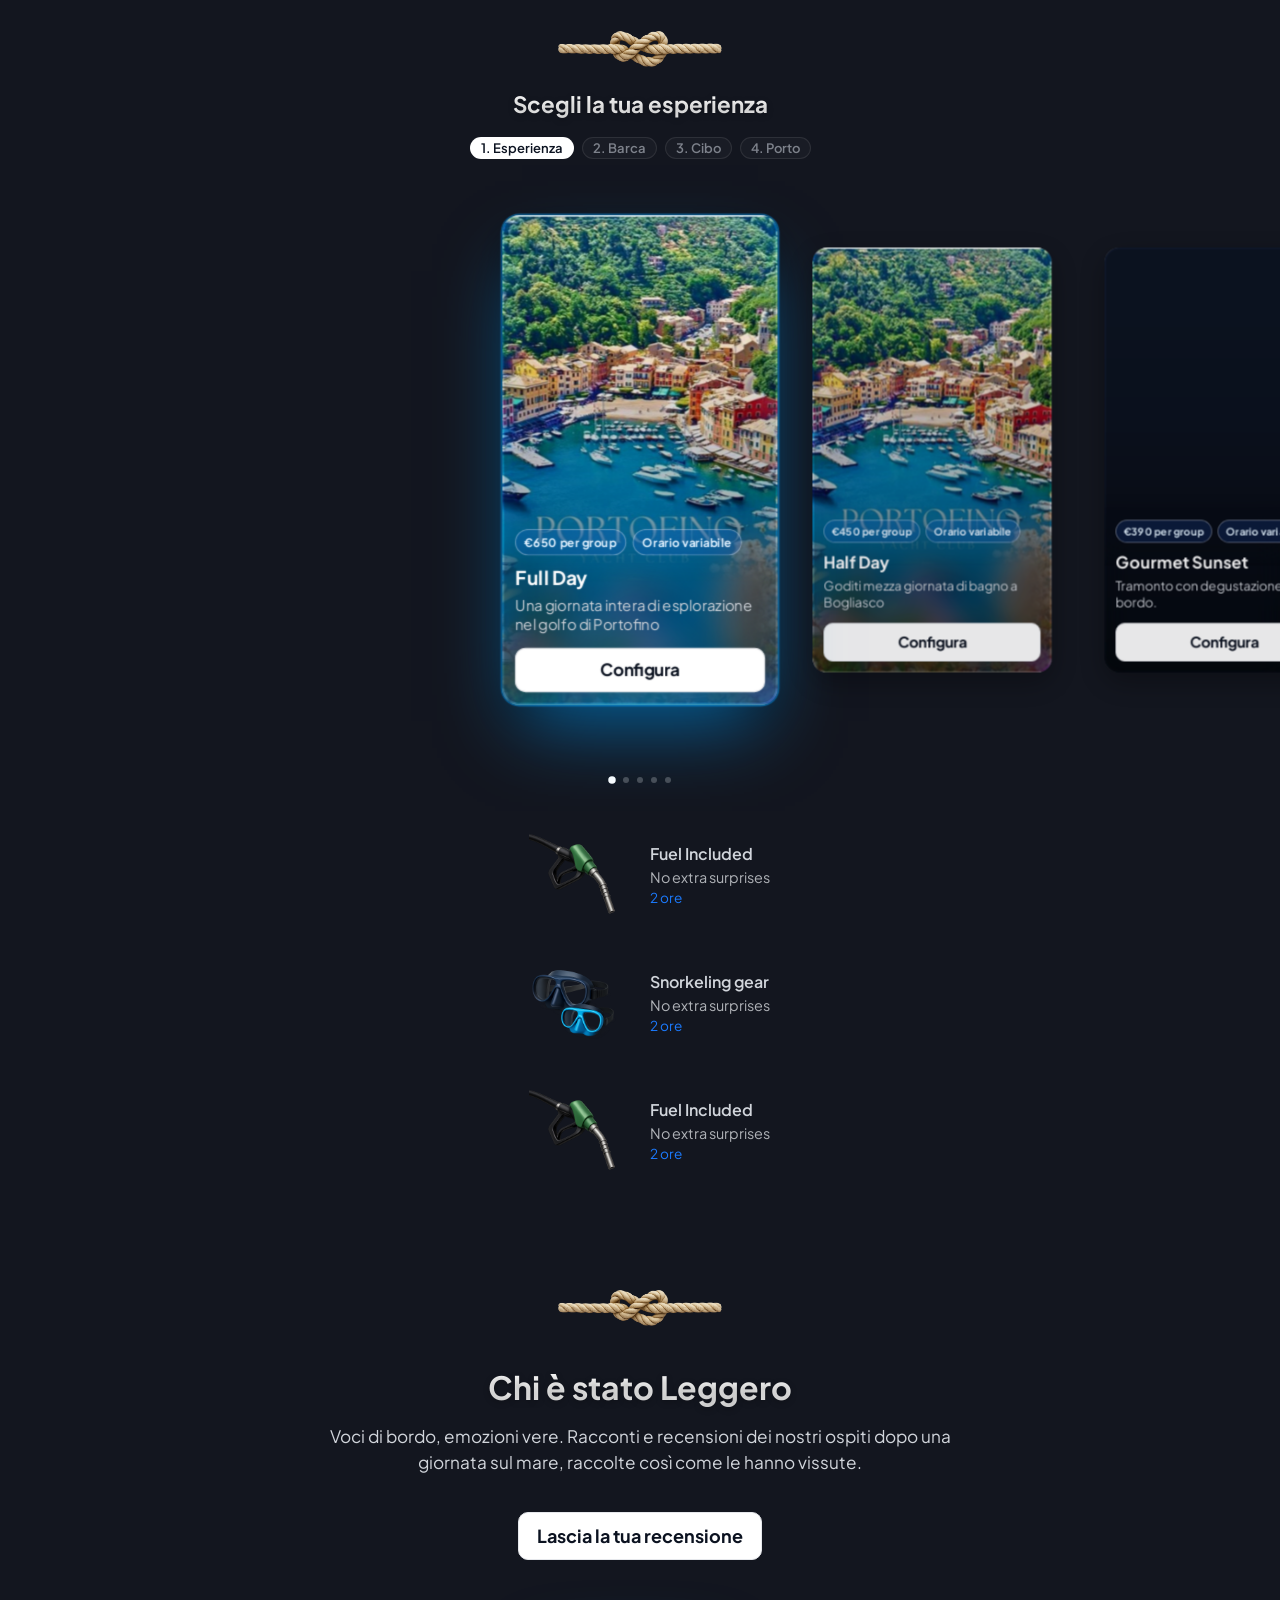
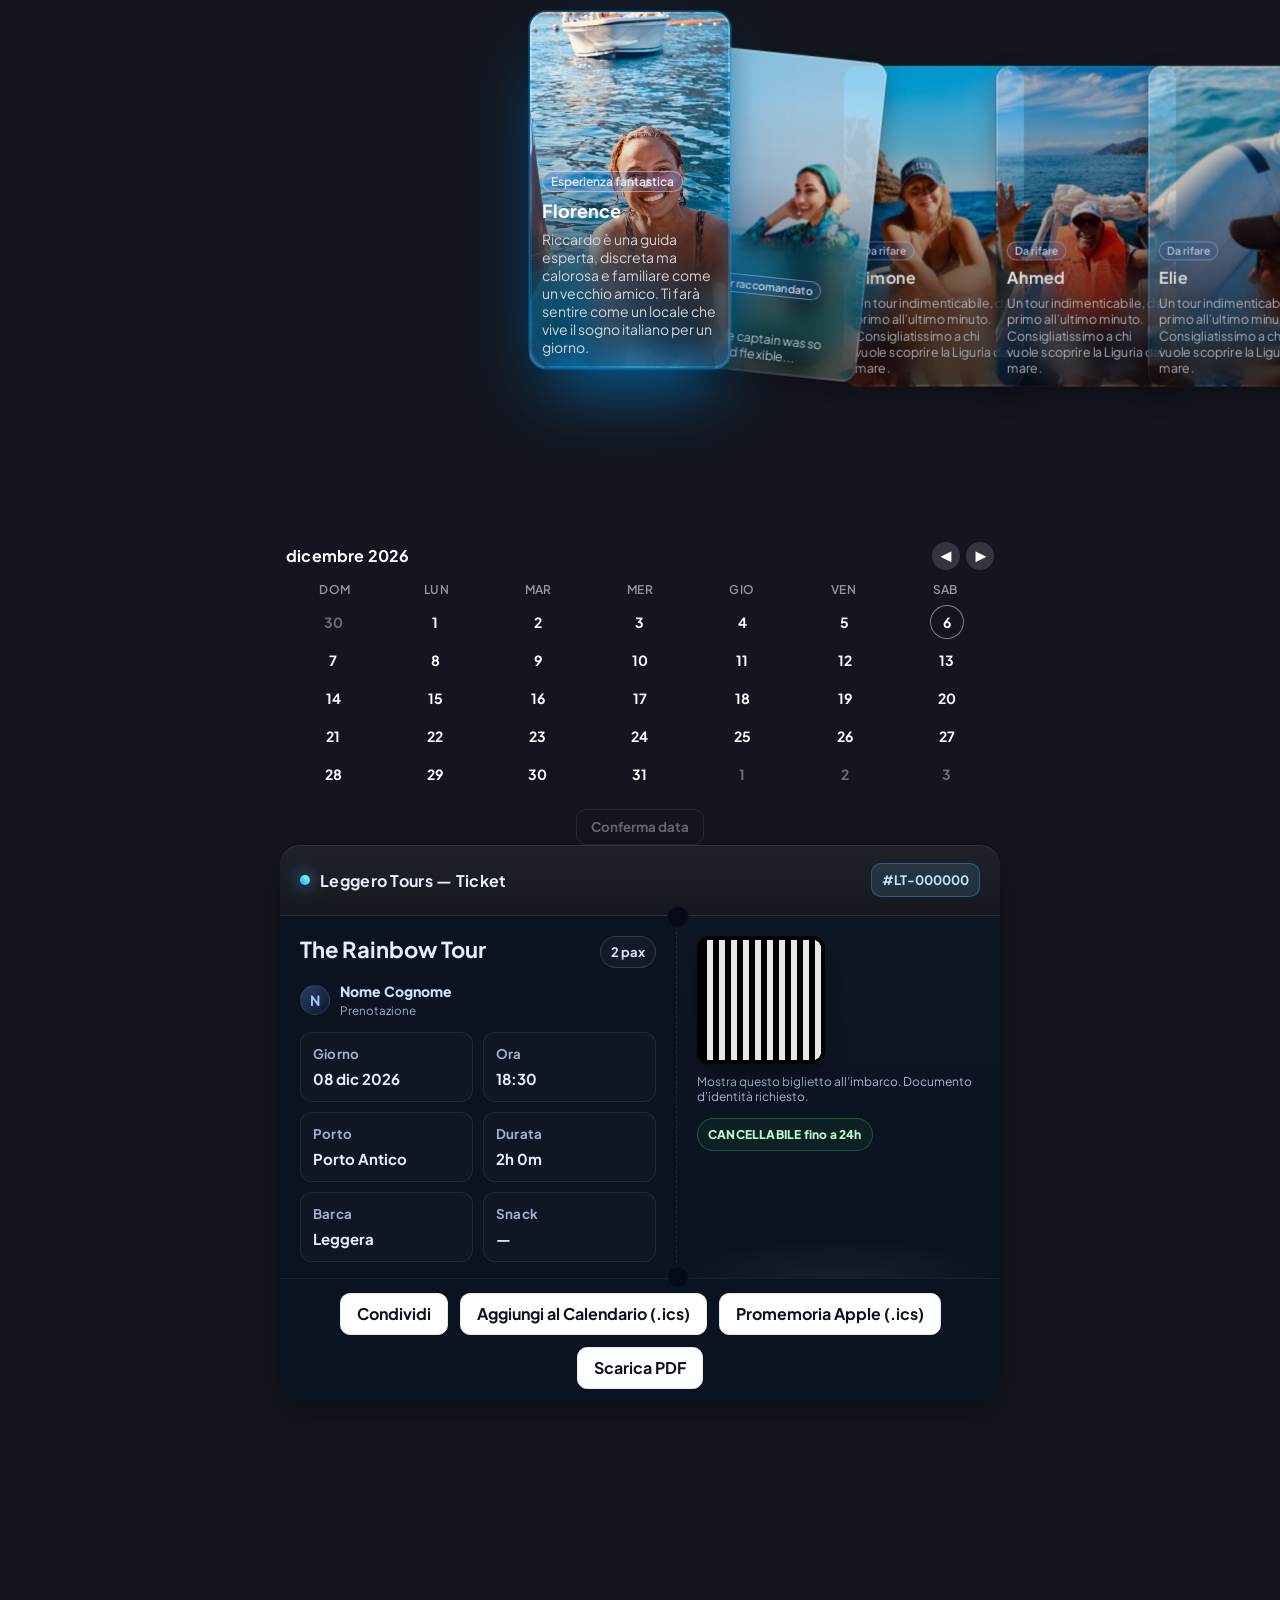
==== index.html @ 067a9ce1 "Refinements" ====
<!DOCTYPE html>
<html lang="it">
<head>
  <meta charset="UTF-8" />
  <meta name="viewport" content="width=device-width, initial-scale=1.0"/>
  <link rel="icon" href="./favicon.ico" type="image/x-icon">
  <link rel="apple-touch-icon" href="./apple-touch-icon.png">


  <title>Leggero Tours — Progress Form</title>

  <!-- Fonts -->
  <link href="https://fonts.googleapis.com/css2?family=Petrona:wght@400;700&family=Plus+Jakarta+Sans:wght@400;700&display=swap" rel="stylesheet">

  <!-- Tokens e CSS pagina -->
  <link rel="stylesheet" href="./system/atoms/tokens.css">
  <link rel="stylesheet" href="./index.css">

  <!-- Componenti (ordine: dipendenze -> chi li usa) -->
  <script src="./system/blocks/ds-button.js" defer></script>
  <script src="./system/blocks/story-badge.js" defer></script>
  <script src="./system/blocks/experience-card.js" defer></script>
  <script src="./system/blocks/experiences-gallery.js" defer></script>
  <script src="./system/blocks/review-card.js" defer></script>
  <script src="./system/blocks/reviews-gallery.js" defer></script>
  <script src="./system/blocks/booking-ticket.js" defer></script>
  <script src="./system/blocks/booking-calendar.js" defer></script>
  <script src="./system/blocks/my-list.js" defer></script>
</head>
<body>





  <!-- La gallery -->
<img src="assets/images/knot.png" alt="" style="scale: .13; margin-top: -12rem; margin-bottom: -8rem;">
<experiences-gallery></experiences-gallery>

<!-- Perks List -->
<my-list>
  <img slot="image" src="./assets/images/fuel.png" alt="Bussola">
  <h3 slot="title" class="title">Fuel Included</h3>
  <p slot="description" class="desc">No extra surprises</p>
  <span slot="tag" class="tag">2 ore</span>
  <!-- azioni opzionali -->
  <!-- <ds-button slot="action" variant="overlay" size="sm"><span slot="text">Dettagli</span></ds-button> -->
</my-list>
<my-list>
  <img slot="image" src="./assets/images/mask.png" alt="Bussola">
  <h3 slot="title" class="title">Snorkeling gear</h3>
  <p slot="description" class="desc">No extra surprises</p>
  <span slot="tag" class="tag">2 ore</span>
  <!-- azioni opzionali -->
  <!-- <ds-button slot="action" variant="overlay" size="sm"><span slot="text">Dettagli</span></ds-button> -->
</my-list>
<my-list>
  <img slot="image" src="./assets/images/fuel.png" alt="Bussola">
  <h3 slot="title" class="title">Fuel Included</h3>
  <p slot="description" class="desc">No extra surprises</p>
  <span slot="tag" class="tag">2 ore</span>
  <!-- azioni opzionali -->
  <!-- <ds-button slot="action" variant="overlay" size="sm"><span slot="text">Dettagli</span></ds-button> -->
</my-list>

<!-- REVIEWS -->
<img src="assets/images/knot.png" alt="" style="scale: .13; margin-top: -3rem; margin-bottom: -8rem;">
<section class="reviews-section">
  <div class="background">
    <div class="container">
      <header class="reviews-header">
        <h2 class="reviews-title">Chi è stato Leggero</h2>
        <p class="reviews-subtitle">
          Voci di bordo, emozioni vere. Racconti e recensioni dei nostri ospiti
          dopo una giornata sul mare, raccolte così come le hanno vissute.
        </p>
      </header>
    </div>
  </div>
    <ds-button class="reviews-cta" variant="with-icon-light" size="lg" full>
    <span slot="text">Lascia la tua recensione</span>
  </ds-button>
</section>




<reviews-gallery></reviews-gallery>
<booking-calendar></booking-calendar>
<booking-ticket></booking-ticket>

  <!-- ===================== PROGRESS FORM (unico) ===================== -->
  <!-- <progress-form id="booking">




      <experience-card
        id="exp-1"
        price="€570 per group"
        image="./assets/images/boccadasse.jpg"
        title="The Rainbow Tour"
        description="Esplora luoghi selvaggi e baie segrete, da Punta Chiappa a Portofino."
        tag="Tutto il giorno"
        cta="Configura"
        badge-image="./assets/thumbs/portofino.jpg">
        <ds-button slot="cta" value="rainbow" variant="with-icon-light" size="md" full>
          <span slot="text">Configura</span>
        </ds-button>
        <story-badge src="./assets/icons/map.svg" label="Scopri programma" size="56" duration="1600">
          <img slot="1" src="./assets/images/faro.jpg" data-ms="3200">
          <video slot="2" src="./assets/videos/amerigo.mp4"></video>
          <video slot="2" src="./assets/videos/gourmet.mp4"></video>
          <img slot="3" src="./assets/images/me.jpg">
        </story-badge>
      </experience-card>

      <experience-card
        id="exp-2"
        price="€570 per group"
        image="./assets/images/portofino.jpg"
        title="The Rainbow Tour"
        description="Esplora luoghi selvaggi e baie segrete, da Punta Chiappa a Portofino."
        tag="Tutto il giorno"
        cta="Configura"
        badge-image="./assets/thumbs/portofino.jpg"
        badge-label="Programma e rotte"
        badge-desc="Baia segreta + aperitivo">
        <ds-button slot="cta" value="rainbow-2" variant="with-icon-light" size="md" full>
          <span slot="text">Configura</span>
        </ds-button>
        <story-badge src="./assets/images/camogli.jpg" label="Tappe" size="56" duration="2600"></story-badge>
      </experience-card>

      <experience-card
        id="exp-3"
        price="€390 per group"
        image="./assets/images/genovese.jpg"
        title="Gourmet Sunset Cruise"
        description="Un'esperienza al tramonto con degustazione di piatti tipici."
        tag="Al tramonto"
        cta="Configura">
        <ds-button slot="cta" value="gourmet" variant="with-icon-light" size="md" full>
          <span slot="text">Configura</span>
        </ds-button>
        <story-badge src="./assets/images/camogli.jpg" label="Tappe" size="56" duration="2600"></story-badge>
      </experience-card>

      <experience-card
        id="exp-4"
        price="€250 per group"
        image="./assets/images/dolphin.jpg"
        title="Dolphin Watching"
        description="Avvistamento dei delfini nel loro habitat naturale."
        tag="Mezza giornata"
        cta="Configura">
        <ds-button slot="cta" value="dolphin" variant="with-icon-light" size="md" full>
          <span slot="text">Configura</span>
        </ds-button>
        <story-badge src="./assets/images/camogli.jpg" label="Tappe" size="56" duration="2600"></story-badge>
      </experience-card>

      <experience-card
        id="exp-5"
        price="€1200 per group"
        image="./assets/images/special.jpg"
        title="Stella Maris"
        description="Camogli e San Fruttuoso con aperitivo a bordo."
        tag="Al tramonto"
        cta="Configura">
        <ds-button slot="cta" value="stella-maris" variant="with-icon-light" size="md" full>
          <span slot="text">Configura</span>
        </ds-button>
        <story-badge src="./assets/images/camogli.jpg" label="Tappe" size="56" duration="2600"></story-badge>
      </experience-card>

      <experience-card
        id="exp-6"
        price="€1200 per group"
        image="./assets/images/fireworks.jpg"
        title="Recco Fireworks"
        description="Sentieri panoramici con viste mozzafiato."
        tag="Mezza giornata"
        cta="Scopri">
        <ds-button slot="cta" value="fireworks" variant="with-icon-light" size="md" full>
          <span slot="text">Configura</span>
        </ds-button>
        <story-badge src="./assets/images/camogli.jpg" label="Tappe" size="56" duration="2600"></story-badge>
      </experience-card>


      <boat-card image="./assets/images/leggera.jpg" title="Leggera" description="Sportiva, pronta a solcare la cresta dell'onda." tag="Mezza giornata"></boat-card>
        <ds-button slot="cta" value="solaris" variant="with-icon-light" size="md" full><span slot="text">Seleziona</span></ds-button>
      </boat-card>

      <boat-card image="./assets/images/barca2.jpg" title="Solaris" description="Sentieri panoramici con viste mozzafiato." tag="Mezza giornata">
        <ds-button slot="cta" value="solaris" variant="with-icon-light" size="md" full><span slot="text">Seleziona</span></ds-button>
      </boat-card>

      <boat-card image="./assets/images/barca3.jpg" title="Anita" description="Sentieri panoramici con viste mozzafiato." tag="Mezza giornata">
        <ds-button slot="cta" value="anita" variant="with-icon-light" size="md" full><span slot="text">Seleziona</span></ds-button>
      </boat-card>

      <boat-card image="./assets/images/barca4.jpg" title="Jibjama" description="Sentieri panoramici con viste mozzafiato." tag="Mezza giornata">
        <ds-button slot="cta" value="jibjama" variant="with-icon-light" size="md" full><span slot="text">Seleziona</span></ds-button>
      </boat-card>

      <boat-card image="./assets/images/barca5.jpg" title="Julia" description="Sentieri panoramici con viste mozzafiato." tag="Mezza giornata">
        <ds-button slot="cta" value="julia" variant="with-icon-light" size="md" full><span slot="text">Seleziona</span></ds-button>
      </boat-card>


      <food-card image="./assets/images/melone.jpg" title="Prosciutto e melone" description="Pane tostato con pomodori freschi, aglio, basilico e olio d'oliva." cta="Ordina Ora" tag="Free of charge" diet="haram">
        <ds-button slot="cta" value="prosciutto-melone" variant="with-icon-light" size="md" full><span slot="text">Seleziona</span></ds-button>
      </food-card>

      <food-card image="./assets/images/anguria.jpg" title="Insalata di anguria e cipolle" description="Pane tostato con pomodori freschi, aglio, basilico e olio d'oliva." cta="Ordina Ora" tag="Free of charge" diet="halal">
        <ds-button slot="cta" value="insalata-anguria" variant="with-icon-light" size="md" full><span slot="text">Seleziona</span></ds-button>
      </food-card>

      <food-card image="./assets/images/couscous.jpg" title="Cous cous di verdure" description="Pane tostato con pomodori freschi, aglio, basilico e olio d'oliva.🌾 = contiene glutine" cta="Ordina Ora" tag="Free of charge" diet="halal">
        <ds-button slot="cta" value="couscous-verdure" variant="with-icon-light" size="md" full><span slot="text">Seleziona</span></ds-button>
      </food-card>

      <food-card image="./assets/images/limonementa.jpg" title="Freschezza al limone e menta" description="Pane tostato con pomodori freschi, aglio, basilico e olio d'oliva." cta="Ordina Ora" tag="Free of charge">
        <ds-button slot="cta" value="limone-menta" variant="with-icon-light" size="md" full><span slot="text">Seleziona</span></ds-button>
      </food-card>



      <food-card image="./assets/images/pastel.jpg" title="Pastel de nata" description="Pane tostato con pomodori freschi, aglio, basilico e olio d'oliva." cta="Ordina Ora" tag="Free of charge" diet="haram">
        <ds-button slot="cta" value="pastel-nata" variant="with-icon-light" size="md" full><span slot="text">Seleziona</span></ds-button>
      </food-card>

      <food-card image="./assets/images/cornetto.jpg" title="Cornetto" description="Pane tostato con pomodori freschi, aglio, basilico e olio d'oliva." cta="Ordina Ora" tag="Free of charge" diet="halal">
        <ds-button slot="cta" value="cornetto" variant="with-icon-light" size="md" full><span slot="text">Seleziona</span></ds-button>
      </food-card>

      <food-card image="./assets/images/focaccia.jpg" title="Focaccia" description="Pane tostato con pomodori freschi, aglio, basilico e olio d'oliva.🌾 = contiene glutine" cta="Ordina Ora" tag="Free of charge" diet="halal">
        <ds-button slot="cta" value="focaccia" variant="with-icon-light" size="md" full><span slot="text">Seleziona</span></ds-button>
      </food-card>


      <review-card
        image="./assets/images/florence.jpg"
        title="Florence"
        description="Riccardo è una guida esperta, discreta ma calorosa e familiare come un vecchio amico. Ti farà sentire come un locale che vive il sogno italiano per un giorno."
        cta="Ordina Ora"
        tag="Free of charge">
      </review-card>

      <review-card
        image="./assets/images/lana.jpg"
        title="Lana"
        description="And the captain was so nice and flexible with everything
And the boat was very safe, he had all of the safety equipments ready if anything happened, and he was very careful with everything it was very safe."
        cta="Ordina Ora"
        tag="Free of charge">
      </review-card>


      <port-card
        image="./assets/images/portoantico.jpg"
        title="Porto Antico"
        description="Ponte Spinola – punto di pickup per tour in barca"
        pickup-lat="44.4101"
        pickup-lng="8.9290">
        <ds-button slot="cta" value="porto-antico" variant="with-icon-light" size="md" full>
          <span slot="text">Seleziona</span>
        </ds-button>
      </port-card>

      <port-card
        image="./assets/images/moloumberto.jpg"
        title="Portofino"
        description="Molo Umberto I – punto di pickup per tour in barca"
        pickup-lat="44.302158"
        pickup-lng="9.210706">
        <ds-button slot="cta" value="portofino" variant="with-icon-light" size="md" full>
          <span slot="text">Seleziona</span>
        </ds-button>
      </port-card>

  </progress-form> -->

<script>
  document.querySelector('experiences-gallery')
  .addEventListener('form-complete', (e) => {
    console.log('Scelte finali:', e.detail);
    // e.detail = { esperienza: 'rainbow', barca: 'rib', cibo: 'crudo', porto: 'camogli' }
  });

</script>


</body>
</html>
---- system/atoms/tokens.css ----
/* system/blocks/tokens.css */
/* Design Tokens: spaziatura, tipografia, colori (contrasto AA/AAA) */
:root {
  /* Spacing scale (4px baseline) */
  --space-0: 0;
  --space-1: 4px;
  --space-2: 8px;
  --space-3: 12px;
  --space-4: 16px;
  --space-5: 20px;
  --space-6: 24px;
  --space-7: 28px;
  --space-8: 32px;
  --space-10: 40px;
  --space-12: 48px;

  /* Radius */
  --radius-sm: 8px;
  --radius-md: 10px;
  --radius-lg: 16px;
  --radius-xl: 24px;

  /* Typography */
  --font-sans: "Plus Jakarta Sans", system-ui, -apple-system, Segoe UI, Roboto, Arial, sans-serif;
  --font-serif: "Petrona", Georgia, serif;

  /* Aliases */
  --font-body: var(--font-sans);
  --font-title: var(--font-sans);

  /* Font sizes */
  --font-xs: 12px;
  --font-sm: 14px;
  --font-md: 16px;
  --font-lg: 18px;
  --font-xl: 20px;
  --font-2xl: clamp(22px, 4vw, 28px);
  --font-3xl: clamp(28px, 6vw, 36px);

  /* Font weights */
  --weight-regular: 400;
  --weight-bold: 700;
  --weight-extrabold: 800;

  /* Palette di base */
  --brand-600: #2563EB;   /* primario (blue) */
  --brand-500: #3B82F6;
  --brand-400: #60A5FA;

  --neutral-950: #0B1220; /* sfondo scuro */
  --neutral-800: #1F2937;
  --neutral-700: #334155;
  --neutral-200: #E2E8F0;
  --neutral-300: #CBD5E1; /* bordi chiari */
  --neutral-50:  #F8FAFC; /* sfondo chiaro */
  --white: #FFFFFF;
  --black: #000000;

  /* Superfici */
  --surface-base: var(--neutral-50);
  --surface-raised: var(--white);
  --surface-inverse: var(--neutral-950);

  /* Testi (contrast safe) */
  --text-strong: var(--neutral-950);     /* su sfondo chiaro */
  --text-body: #2A3342;                  /* su sfondo chiaro */
  --text-muted: #5B6472;                 /* su sfondo chiaro */
  --text-on-inverse: var(--white);       /* su sfondo scuro */

  /* Bordi */
  --border-subtle: var(--neutral-300);
  --border-on-inverse: rgba(255,255,255,.22);

  /* Ring/Focus */
  --ring-brand: #93C5FD;

  /* Accents */
  --success-600: #16A34A;
  --warning-600: #D97706;
  --danger-600:  #DC2626;

  /* Ombre leggere (per piccoli elementi, bottoni, chip) */
  --shadow-xs: 0 1px 2px rgba(0, 0, 0, 0.08);

  /* Ombra media (per card semplici o elementi flottanti leggeri) */
  --shadow-sm: 0 2px 4px rgba(0, 0, 0, 0.12);

  /* Ombra standard (per card interattive, modali leggere) */
  --shadow-md: 0 4px 8px rgba(0, 0, 0, 0.16);

  /* Ombra forte (per card principali, hover, popover) */
  --shadow-lg: 0 8px 16px rgba(0, 0, 0, 0.20);

  /* Ombra intensa e diffusa (per hero card, focus, modali) */
  --shadow-xl: 0 12px 24px rgba(0, 0, 0, 0.28);

  /* Ombra ultra profonda (drammatica, da spotlight) */
  --shadow-xxl: 0 20px 40px rgba(0, 0, 0, 0.35);
}

/* Utility classes */
.u-stack > * + * { margin-top: var(--space-4); }
.u-inline > * + * { margin-left: var(--space-4); }

.u-text-display { font-family: var(--font-title); font-size: var(--font-3xl); font-weight: var(--weight-extrabold); }
.u-text-title   { font-family: var(--font-title); font-size: var(--font-2xl); font-weight: var(--weight-bold); }
.u-text-body    { font-family: var(--font-body); font-size: var(--font-md); line-height: 1.6; color: var(--text-body); }
.u-text-small   { font-family: var(--font-body); font-size: var(--font-sm); color: var(--text-muted); }
---- index.css ----
body {
    display: flex;
    justify-content: flex-start;
    align-items: center;
    flex-direction: column;
    padding: 0;
    margin: 5rem 0 0 0 ;
    overflow-x: hidden;
    background-color: #13161F;
    height: 32000px;
    font-family: var(--font-sans, "Plus Jakarta Sans", system-ui, sans-serif);
    font-weight: var(--weight-regular, 400);
}

section {
    display: flex;
    justify-content: center;
    align-items: center;
    flex-direction: column;
    position: relative;
    width: 100vw;
    background-color: #13161F;
}

* {
  -webkit-tap-highlight-color: transparent; /* mobile highlight */
  -webkit-touch-callout: none;              /* iOS long-press menu */
  -webkit-user-select: none;
  -moz-user-select: none;
  -ms-user-select: none;
  user-select: none;
  font-family: 'Plus Jakarta Sans' !important;
}

/* Hide scrollbar for Chrome, Safari and Opera */
*::-webkit-scrollbar {
  display: none;
}

/* Hide scrollbar for IE, Edge and Firefox */
* {
  -ms-overflow-style: none;  /* IE and Edge */
  scrollbar-width: none;  /* Firefox */
}

/* Titoli */
.title-2xl {
  font-size: var(--font-4xl, 36px);
  font-weight: var(--weight-bold, 700);
  line-height: 1.2;
  margin: 0 0 1rem 0;
  color: var(--neutral-50, #fff);
}

/* Paragrafi grandi */
.body-lg {
  font-size: var(--font-lg, 18px);
  font-weight: var(--weight-regular, 400);
  line-height: 1.6;
  margin: 0;
  color: var(--neutral-200, #e2e8f0);
}

/* * { border: red 1px solid !important; } */

.card-wrap{
  position: relative;
  display: inline-block;
  border-radius: var(--radius-lg,16px);
  overflow: hidden;               /* 👈 clippa tutto, overlay compreso */
}

/* opzionale, se vuoi che l’overlay “rispetti” sempre il raggio anche senza overflow */
story-touch-overlay{
  border-radius: inherit;
  /* se ti serve ulteriore sicurezza:
     clip-path: inset(0 round var(--radius-lg,16px)); */
}

.food-step h2.metallic {
  font-size: 2rem;
  font-weight: 700;
  margin: 0;
  background: linear-gradient(180deg, #ffffff 0%, #999999 100%);
  background-clip: text;
  -webkit-background-clip: text;
  -webkit-text-fill-color: transparent;
}

.food-step {
  display: flex;
  justify-content: center;
  align-items: center;
  flex-direction: column;
  gap: 0.5rem;
}

.food-step p {
  font-size: 1.2rem;
  color: var(--neutral-200, #b1b6be);
  margin: 0;
}

.wrapper-food-step, .wrapper-reviews {
  display: flex;
  width: 100vw;
  justify-content: center;
  align-items: center;
  flex-direction: column;
  padding-top: 2rem;
  background-color: #13161F;
}

.reviews-header, .exp-header {
  text-align: center;
  max-width: 720px;
  margin: 0 auto;
}

.reviews-title, .exp-title {
  font-size: 2.5rem; /* adattalo se serve */
  font-weight: 700;
  line-height: 1.2;
  margin-bottom: 1rem;

  /* sfumatura Apple-style */
  background: linear-gradient(to bottom, #ffffff 0%, #ebebeb 100%);
  -webkit-background-clip: text;
  -webkit-text-fill-color: transparent;
  background-clip: text;
  color: transparent;

  /* ombra leggera */
  text-shadow: 0 2px 6px rgba(0,0,0,0.25);
}

.reviews-subtitle, .exp-subtitle {
  font-size: 1.125rem;
  color: #d1d5db;
  line-height: 1.6;
  max-width: 640px;
  margin: 0 auto;
  margin-bottom: 2rem;
}

.reviews-grid {
  display: grid;
  grid-template-columns: repeat(auto-fit, minmax(280px, 1fr));
  gap: 1.5rem;
  width: 100%;
  max-width: 1200px;
  margin-top: 2rem;
  padding: 0 1rem;
  box-sizing: border-box;
}

.reviews-section {
  margin-bottom: -7rem;
}

/* === Patch: titoli/descrizioni sezioni più stretti + margine esterno descrizioni === */

/* Titoli più stretti (circa 16–22 caratteri di larghezza visiva) */
.reviews-title,
.exp-title{
  font-size: clamp(1.6rem, 2vw + 0.7rem, 2rem);
  line-height: 1.18;
}
/* Se usi .title-2xl in giro */
.title-2xl{
  font-size: clamp(1.25rem, 1.2vw + 0.9rem, 1.75rem);
  line-height: 1.2;
}
/* Descrizioni più strette + respiro laterale */
.reviews-subtitle,
.exp-subtitle {
  max-width: clamp(36ch, 68vw, 52ch);
  margin: 0 auto 2.25rem;
  padding-inline: clamp(12px, 4vw, 28px);
}

/* Header delle sezioni con un filo di padding orizzontale */
.reviews-header,
.exp-header {
  max-width: min(92vw, 720px);
  padding-inline: clamp(8px, 3vw, 20px);
}

/* Mobile: stringi un po’ di più le descrizioni */
@media (max-width: 560px) {
  .reviews-subtitle,
  .exp-subtitle {
    max-width: 42ch;
    padding-inline: clamp(14px, 5vw, 24px);
    margin-bottom: 2rem;
  }

  .reviews-title,
  .exp-title{
    font-size: clamp(1.4rem, 5vw, 1.75rem);
  }
}

/* === Descrizioni sezioni più piccole (responsive) === */
.reviews-subtitle,
.exp-subtitle{
  font-size: clamp(0.95rem, 1vw + 0.65rem, 1.075rem);
  line-height: 1.55;
}

/* Paragrafi grandi generici (se usati come descrizioni) */
.body-lg{
  font-size: clamp(0.95rem, 0.9vw + 0.7rem, 1.075rem);
  line-height: 1.55;
}

/* Mobile: ancora un filo più compatte */
@media (max-width: 560px){
  .reviews-subtitle,
  .exp-subtitle,
  .body-lg{
    font-size: clamp(0.92rem, 3.8vw, 1.02rem);
    line-height: 1.5;
  }
}

/* ======= FIX VISIBILITÀ TABS / OVERLAP ======= */

/* La hero non spinge più sopra la gallery */
.exp-section {
  margin-bottom: 0; /* prima era -5rem */
}

/* La gallery sta sopra agli header che la precedono */
experiences-gallery {
  display: block;
  position: relative;
  z-index: 5;
}

/* Gli header restano in un layer neutro e non catturano eventi */
.exp-header, .reviews-header {
  position: relative;
  z-index: 0;
}
.exp-header::before, .exp-header::after,
.reviews-header::before, .reviews-header::after {
  pointer-events: none;
}
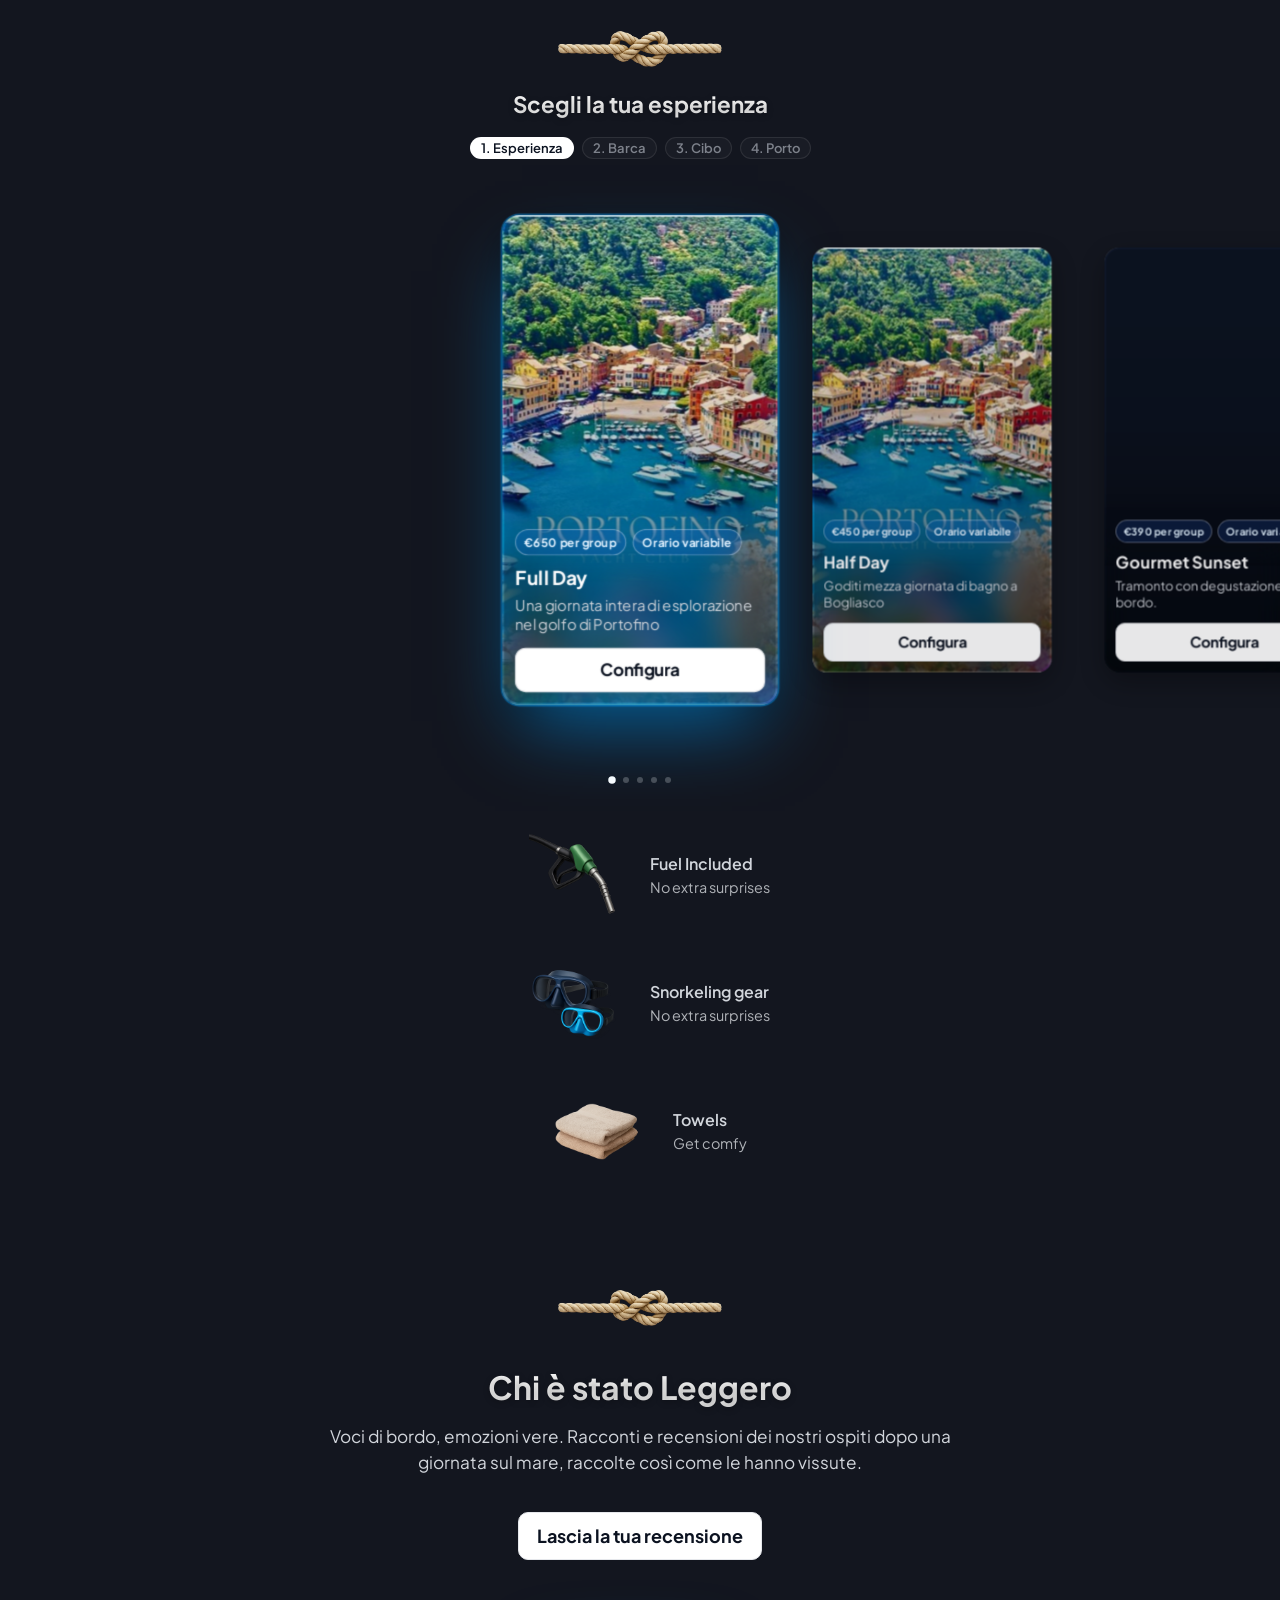
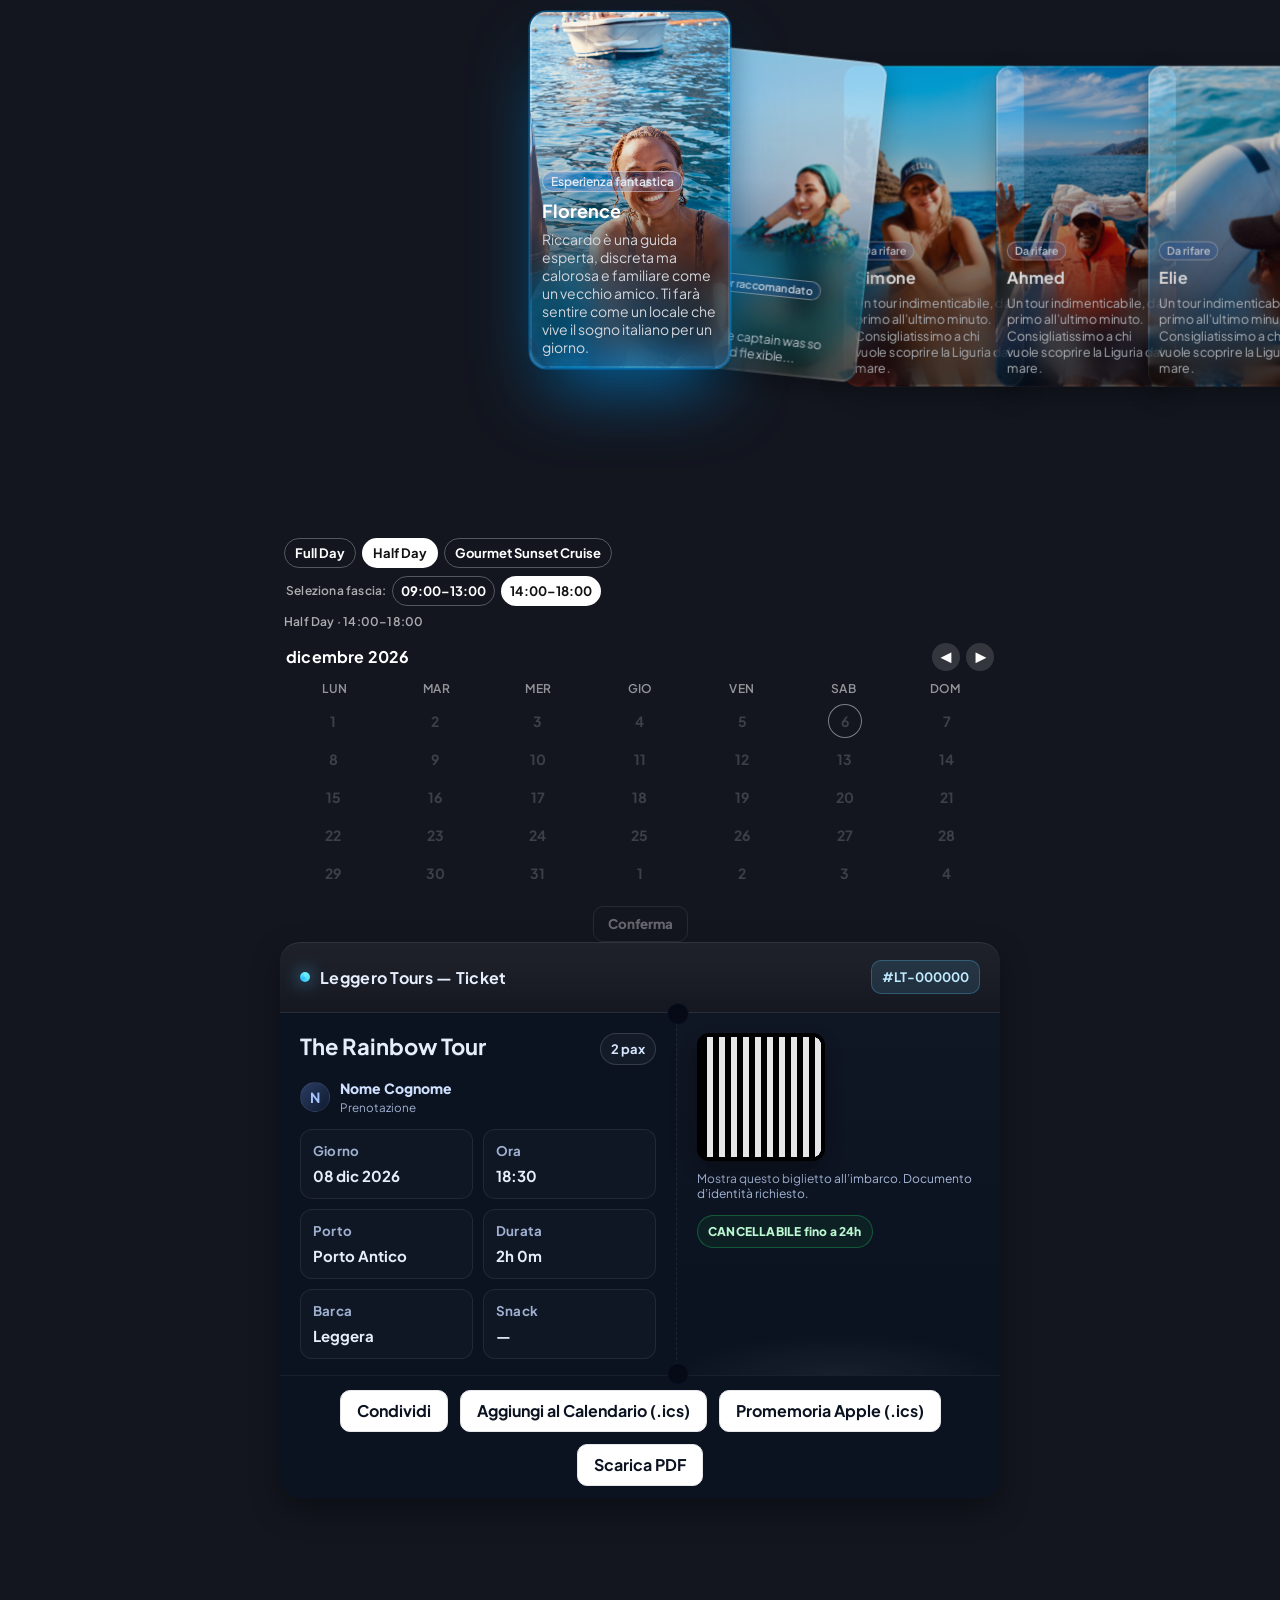
==== commit 357f27d5: "asf" ====
--- a/index.html
+++ b/index.html
@@ -38,11 +38,11 @@
 <experiences-gallery></experiences-gallery>
 
 <!-- Perks List -->
+ <my-title></my-title>
 <my-list>
   <img slot="image" src="./assets/images/fuel.png" alt="Bussola">
   <h3 slot="title" class="title">Fuel Included</h3>
   <p slot="description" class="desc">No extra surprises</p>
-  <span slot="tag" class="tag">2 ore</span>
   <!-- azioni opzionali -->
   <!-- <ds-button slot="action" variant="overlay" size="sm"><span slot="text">Dettagli</span></ds-button> -->
 </my-list>
@@ -50,15 +50,13 @@
   <img slot="image" src="./assets/images/mask.png" alt="Bussola">
   <h3 slot="title" class="title">Snorkeling gear</h3>
   <p slot="description" class="desc">No extra surprises</p>
-  <span slot="tag" class="tag">2 ore</span>
   <!-- azioni opzionali -->
   <!-- <ds-button slot="action" variant="overlay" size="sm"><span slot="text">Dettagli</span></ds-button> -->
 </my-list>
 <my-list>
-  <img slot="image" src="./assets/images/fuel.png" alt="Bussola">
-  <h3 slot="title" class="title">Fuel Included</h3>
-  <p slot="description" class="desc">No extra surprises</p>
-  <span slot="tag" class="tag">2 ore</span>
+  <img slot="image" src="./assets/images/towel.png" alt="Bussola">
+  <h3 slot="title" class="title">Towels</h3>
+  <p slot="description" class="desc">Get comfy</p>
   <!-- azioni opzionali -->
   <!-- <ds-button slot="action" variant="overlay" size="sm"><span slot="text">Dettagli</span></ds-button> -->
 </my-list>
@@ -86,7 +84,30 @@
 
 
 <reviews-gallery></reviews-gallery>
-<booking-calendar></booking-calendar>
+<booking-calendar
+  locale="it-IT"
+  start-on="1"
+  experience="half"
+  half-slot="pm"
+  availability='{
+    "2025-10-07":["full","half-am","half-pm","sunset"],
+    "2025-10-09":["half-am","sunset"],
+    "2025-10-10":["full"],
+    "2025-10-12":["half-pm"]
+  }'
+></booking-calendar>
+
+<script>
+  const cal = document.querySelector('booking-calendar');
+
+  // Puoi aggiornare via JS:
+  // cal.setAvailability({"2025-10-15":["sunset"],"2025-10-18":["full","half-pm"]}, false);
+
+  cal.addEventListener('filter-change', e => console.log('Filtro aggiornato:', e.detail));
+  cal.addEventListener('change', e => console.log('Data cambiata:', e.detail));
+  cal.addEventListener('confirm', e => console.log('Conferma:', e.detail));
+</script>
+
 <booking-ticket></booking-ticket>
 
   <!-- ===================== PROGRESS FORM (unico) ===================== -->
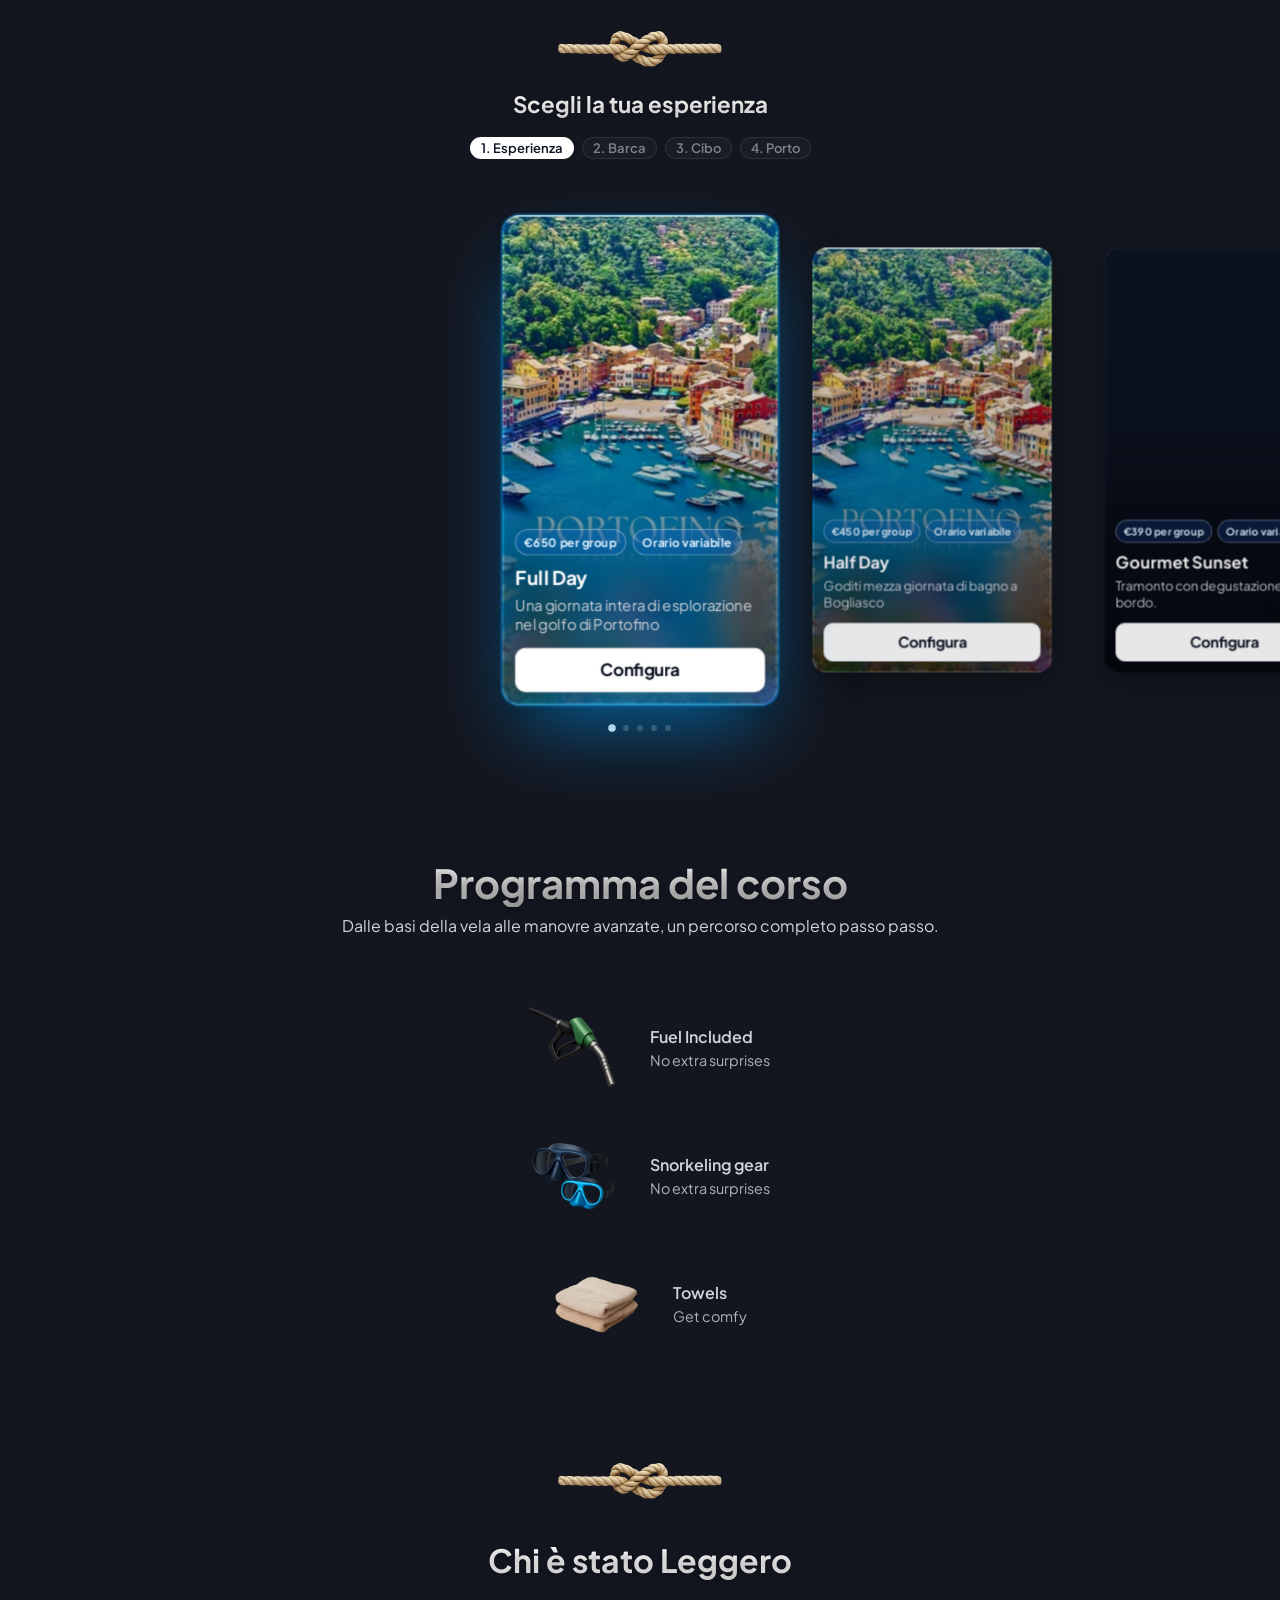
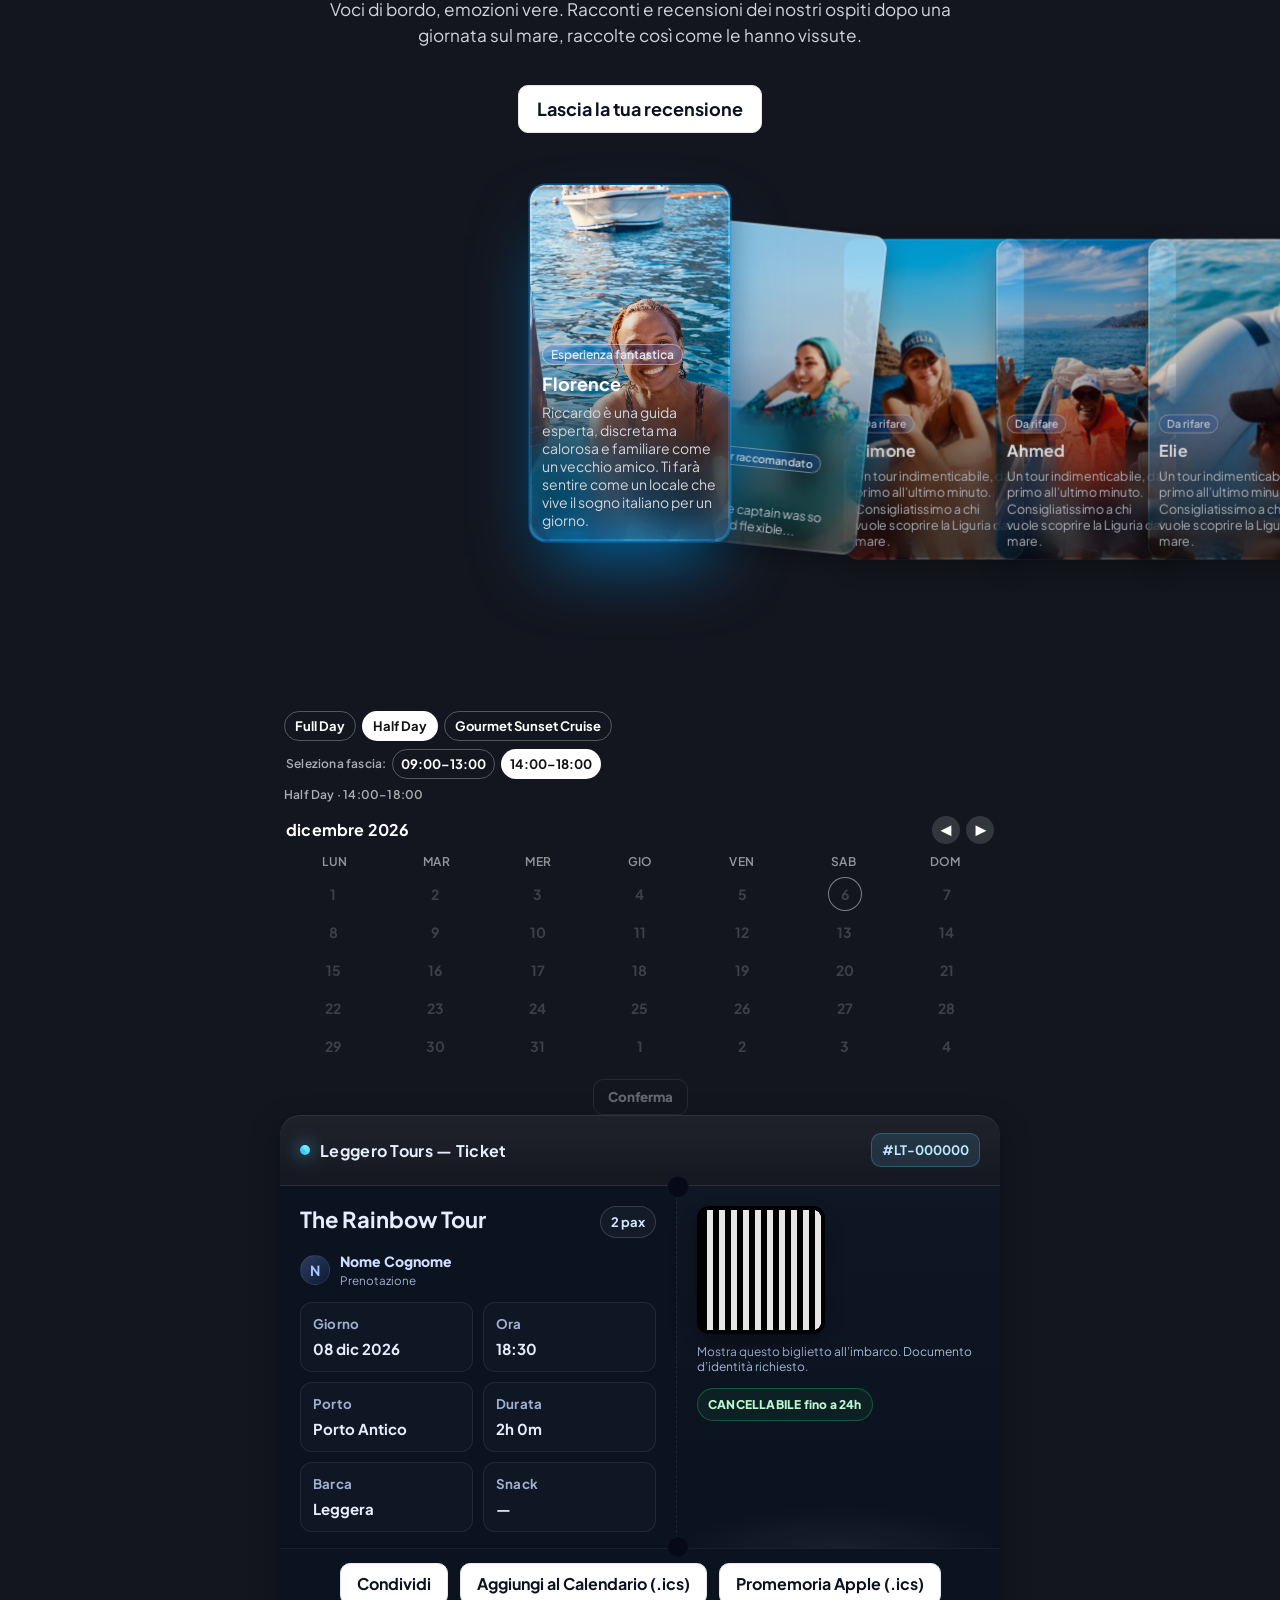
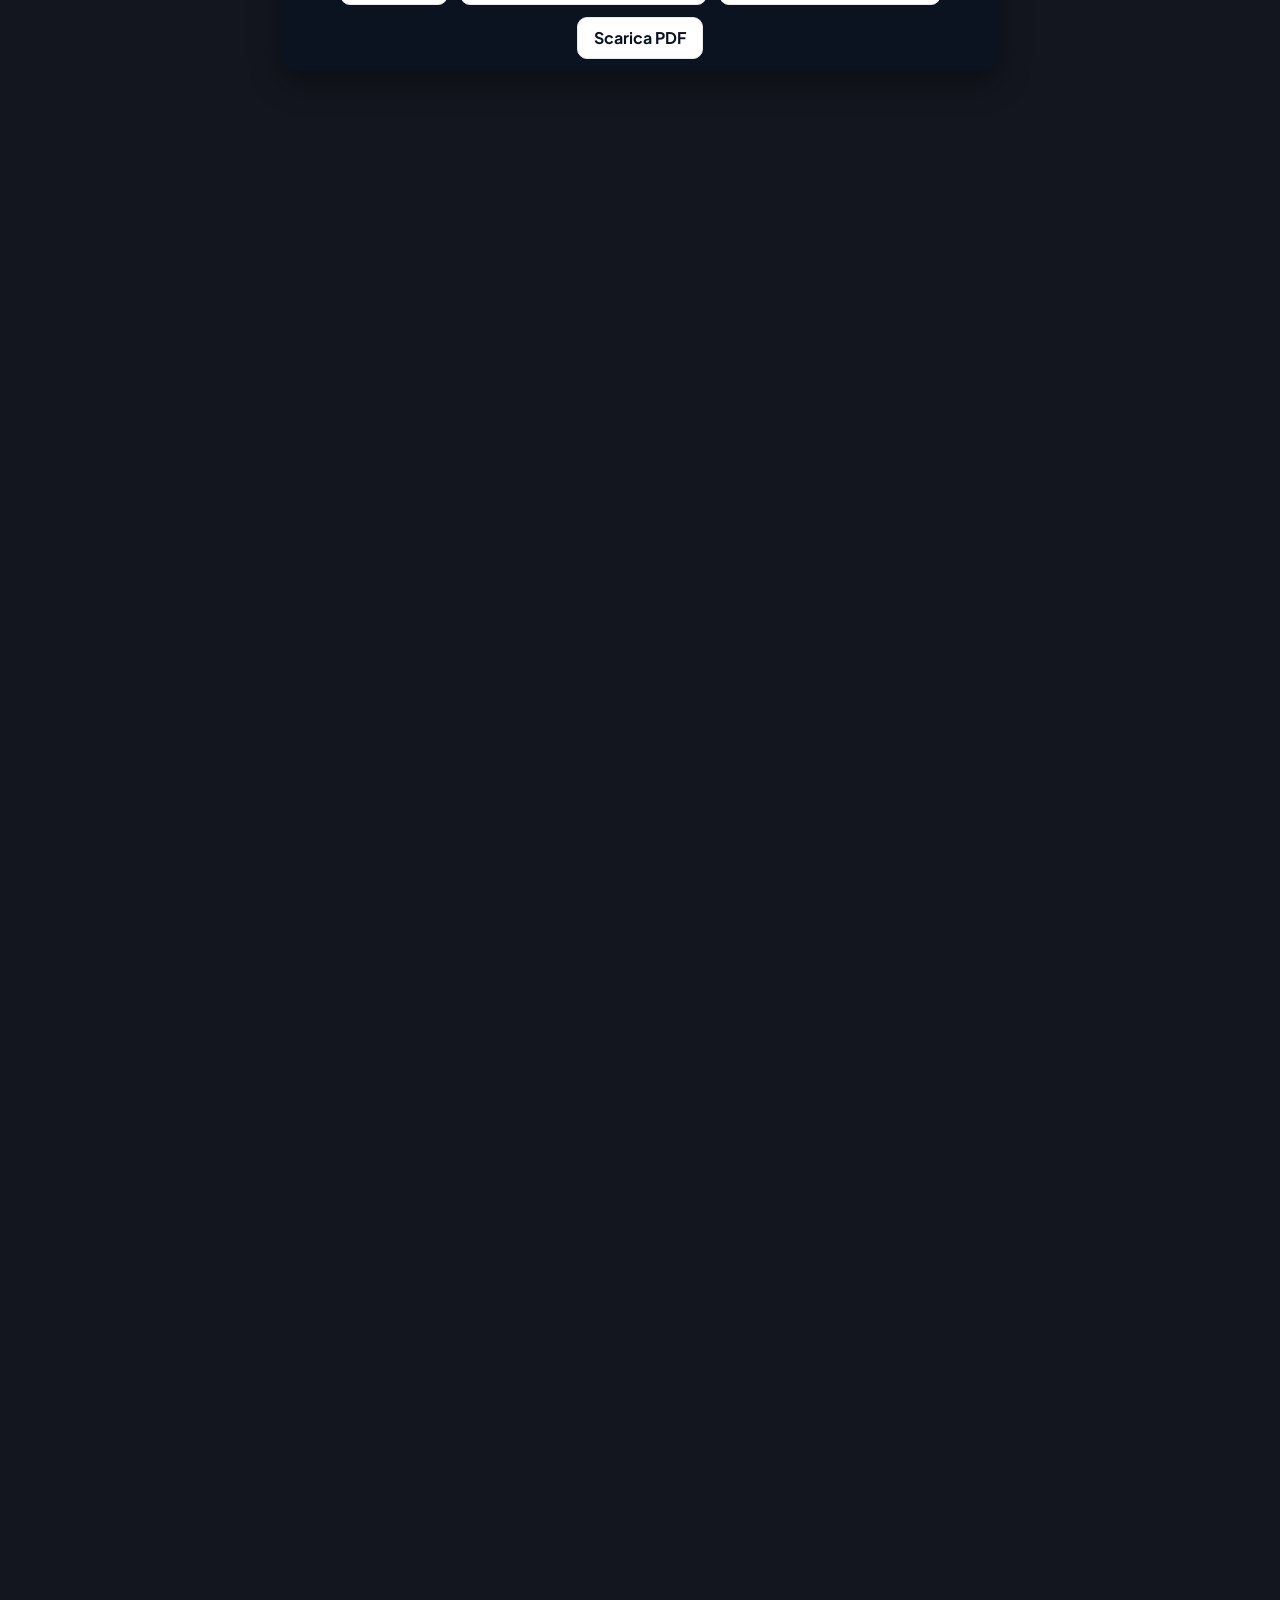
==== commit 2af51be3: "sdf" ====
--- a/index.html
+++ b/index.html
@@ -26,6 +26,7 @@
   <script src="./system/blocks/booking-ticket.js" defer></script>
   <script src="./system/blocks/booking-calendar.js" defer></script>
   <script src="./system/blocks/my-list.js" defer></script>
+  <script src="./system/blocks/my-title.js" defer></script>
 </head>
 <body>
 
@@ -38,7 +39,10 @@
 <experiences-gallery></experiences-gallery>
 
 <!-- Perks List -->
- <my-title></my-title>
+<my-title 
+  title="Programma del corso" 
+  subtitle="Dalle basi della vela alle manovre avanzate, un percorso completo passo passo.">
+</my-title>
 <my-list>
   <img slot="image" src="./assets/images/fuel.png" alt="Bussola">
   <h3 slot="title" class="title">Fuel Included</h3>
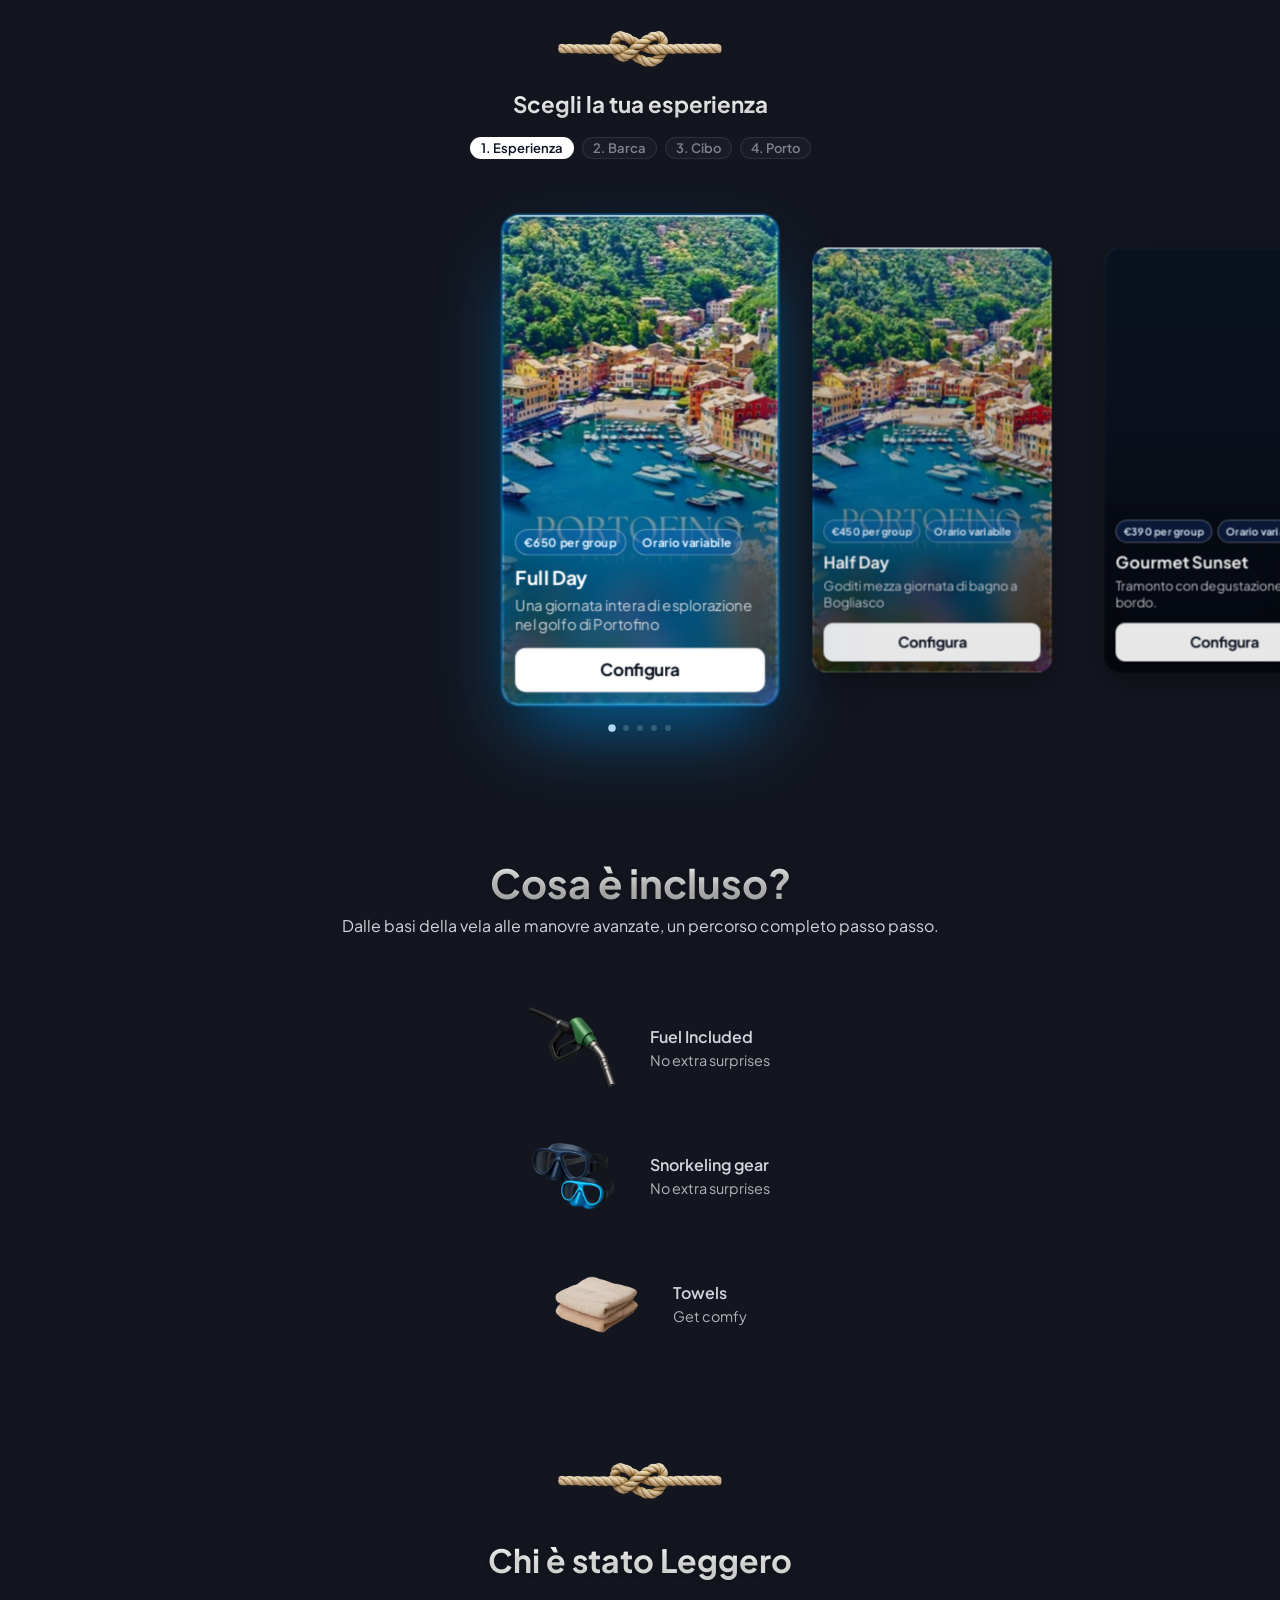
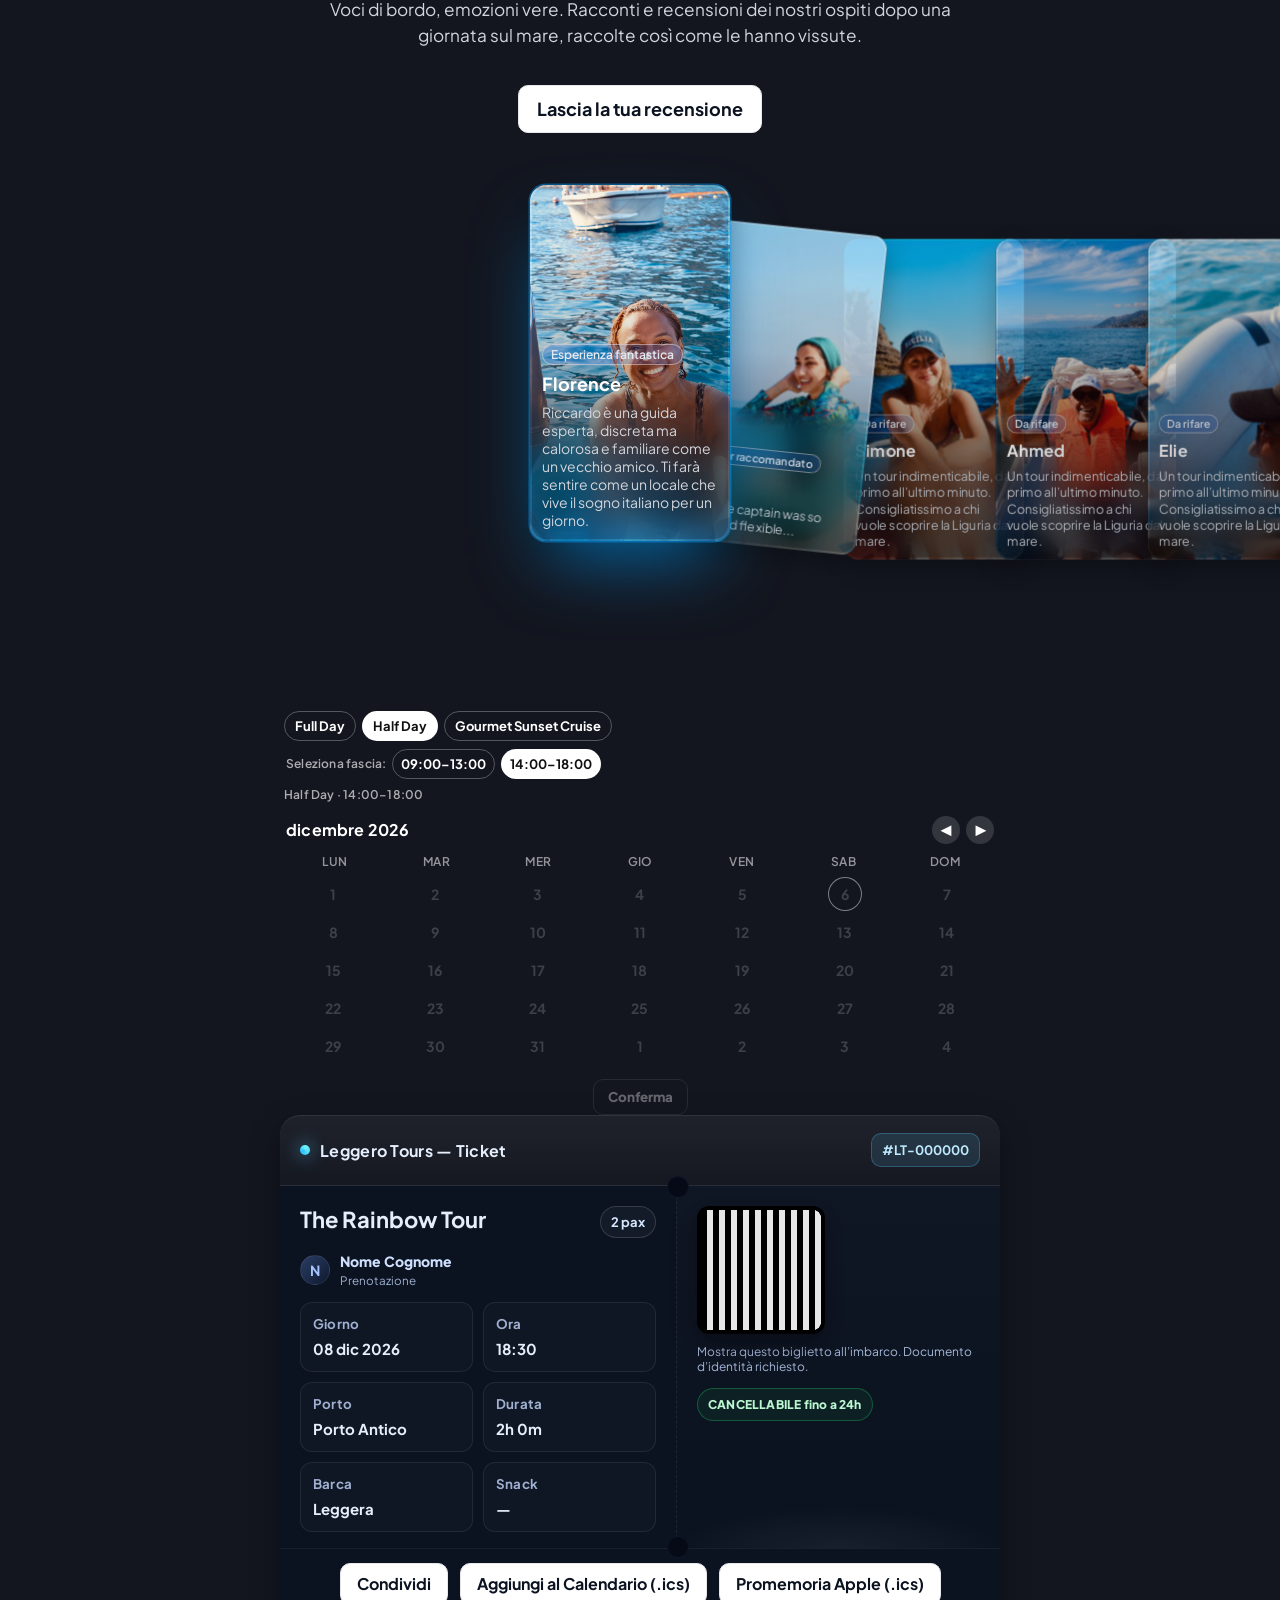
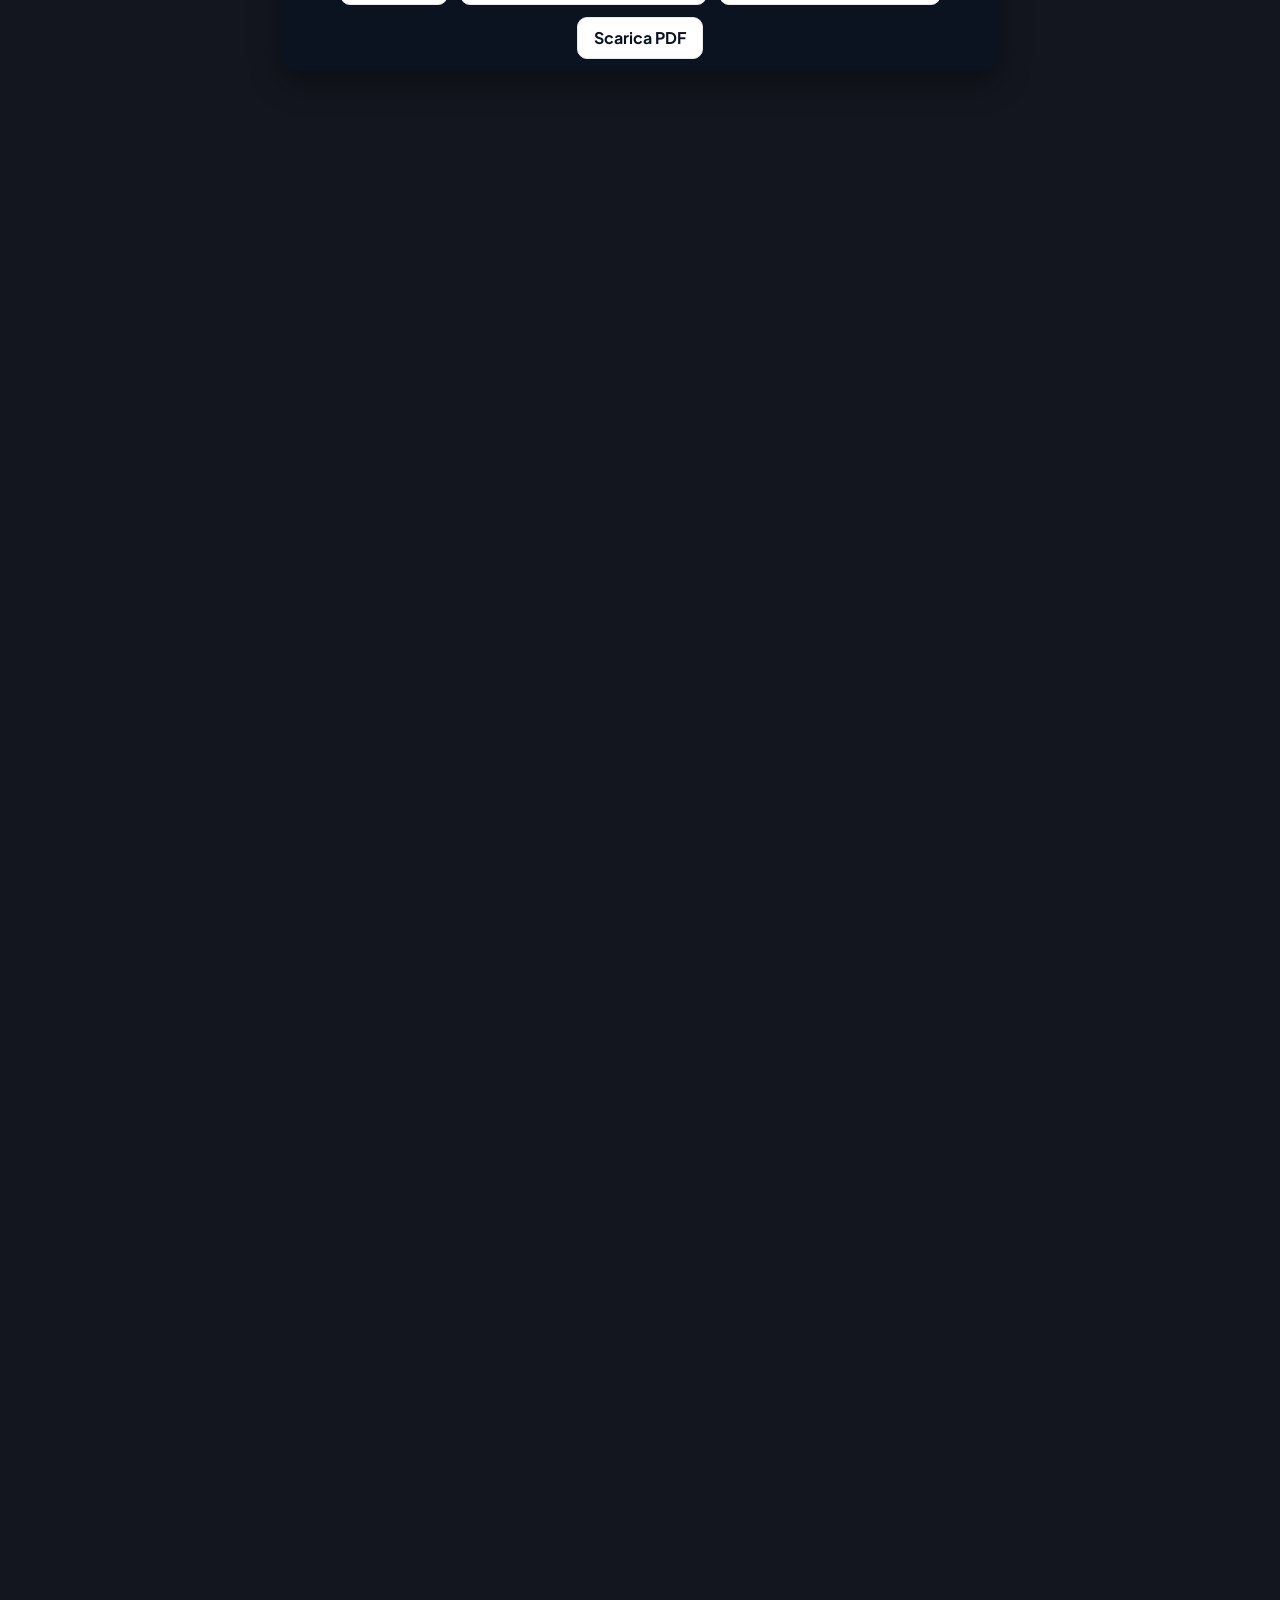
==== commit 9f45d872: "asfd" ====
--- a/index.html
+++ b/index.html
@@ -40,7 +40,7 @@
 
 <!-- Perks List -->
 <my-title 
-  title="Programma del corso" 
+  title="Cosa è incluso?" 
   subtitle="Dalle basi della vela alle manovre avanzate, un percorso completo passo passo.">
 </my-title>
 <my-list>
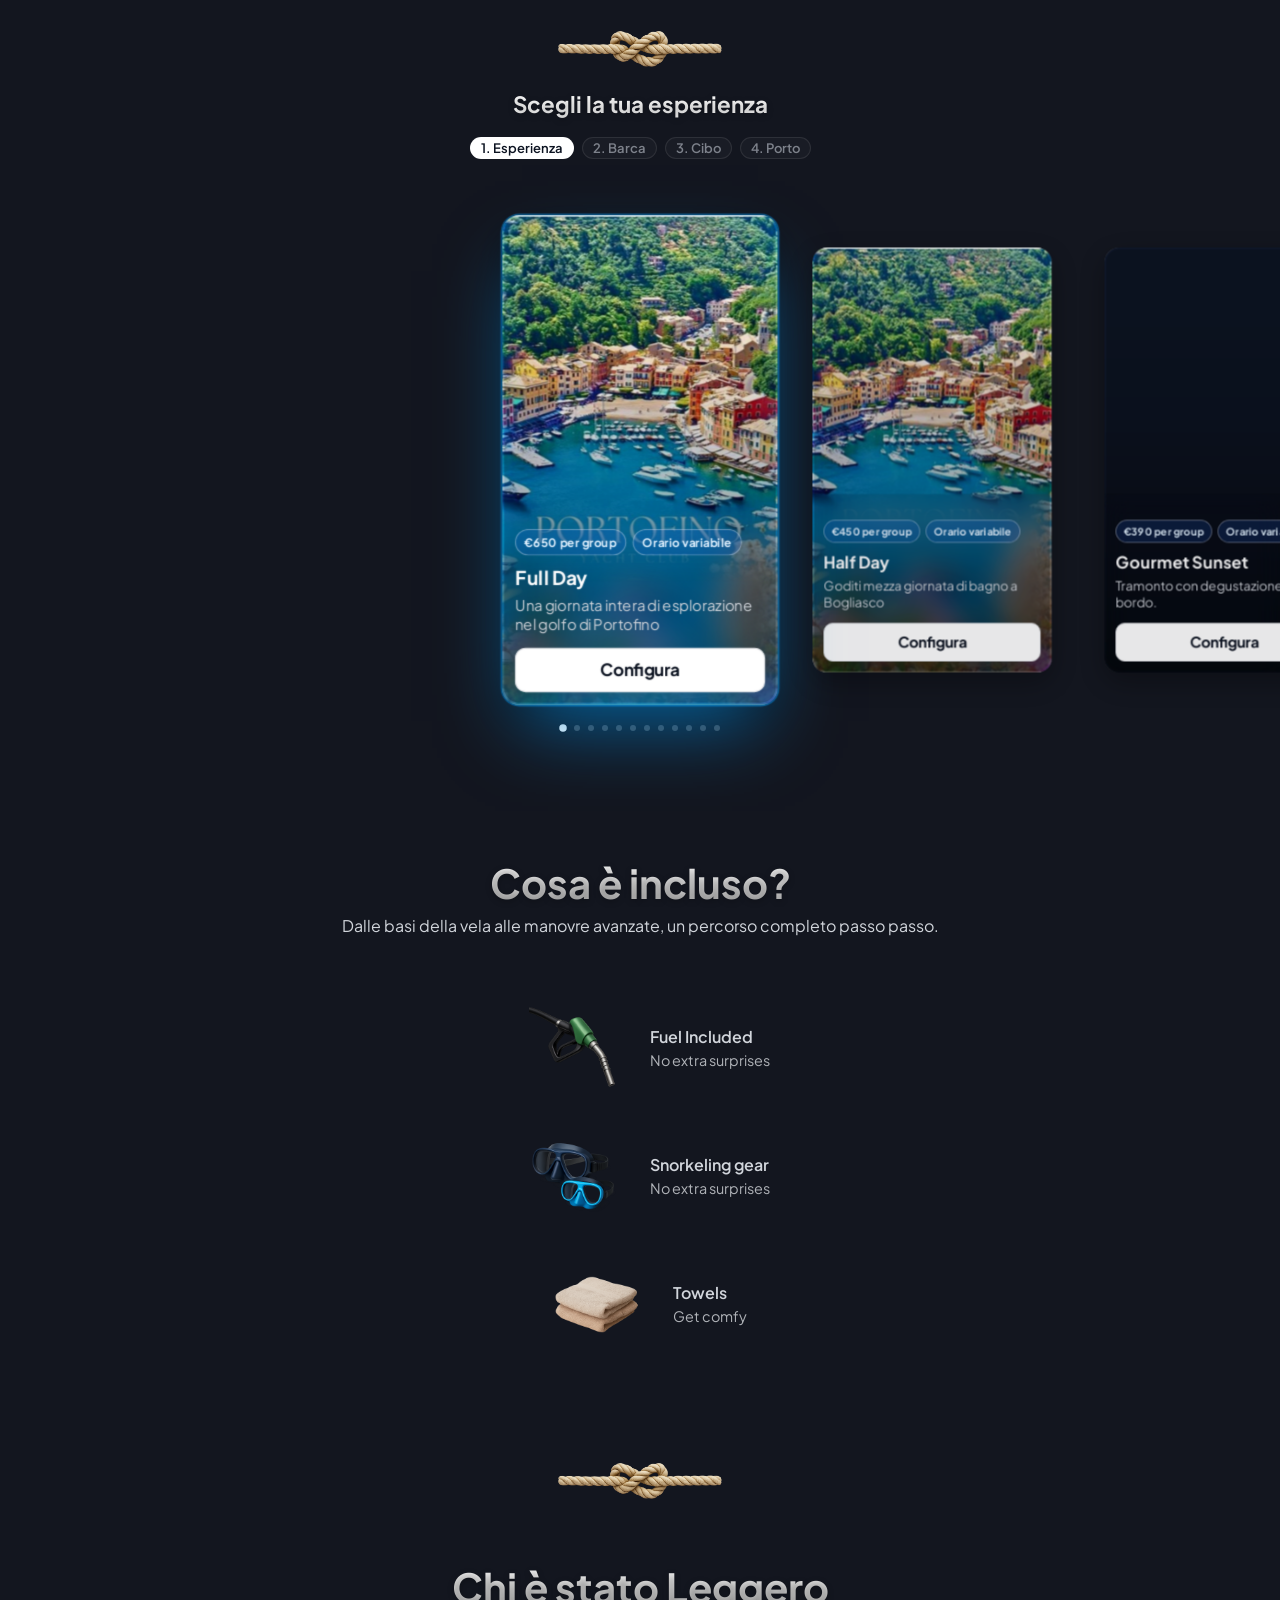
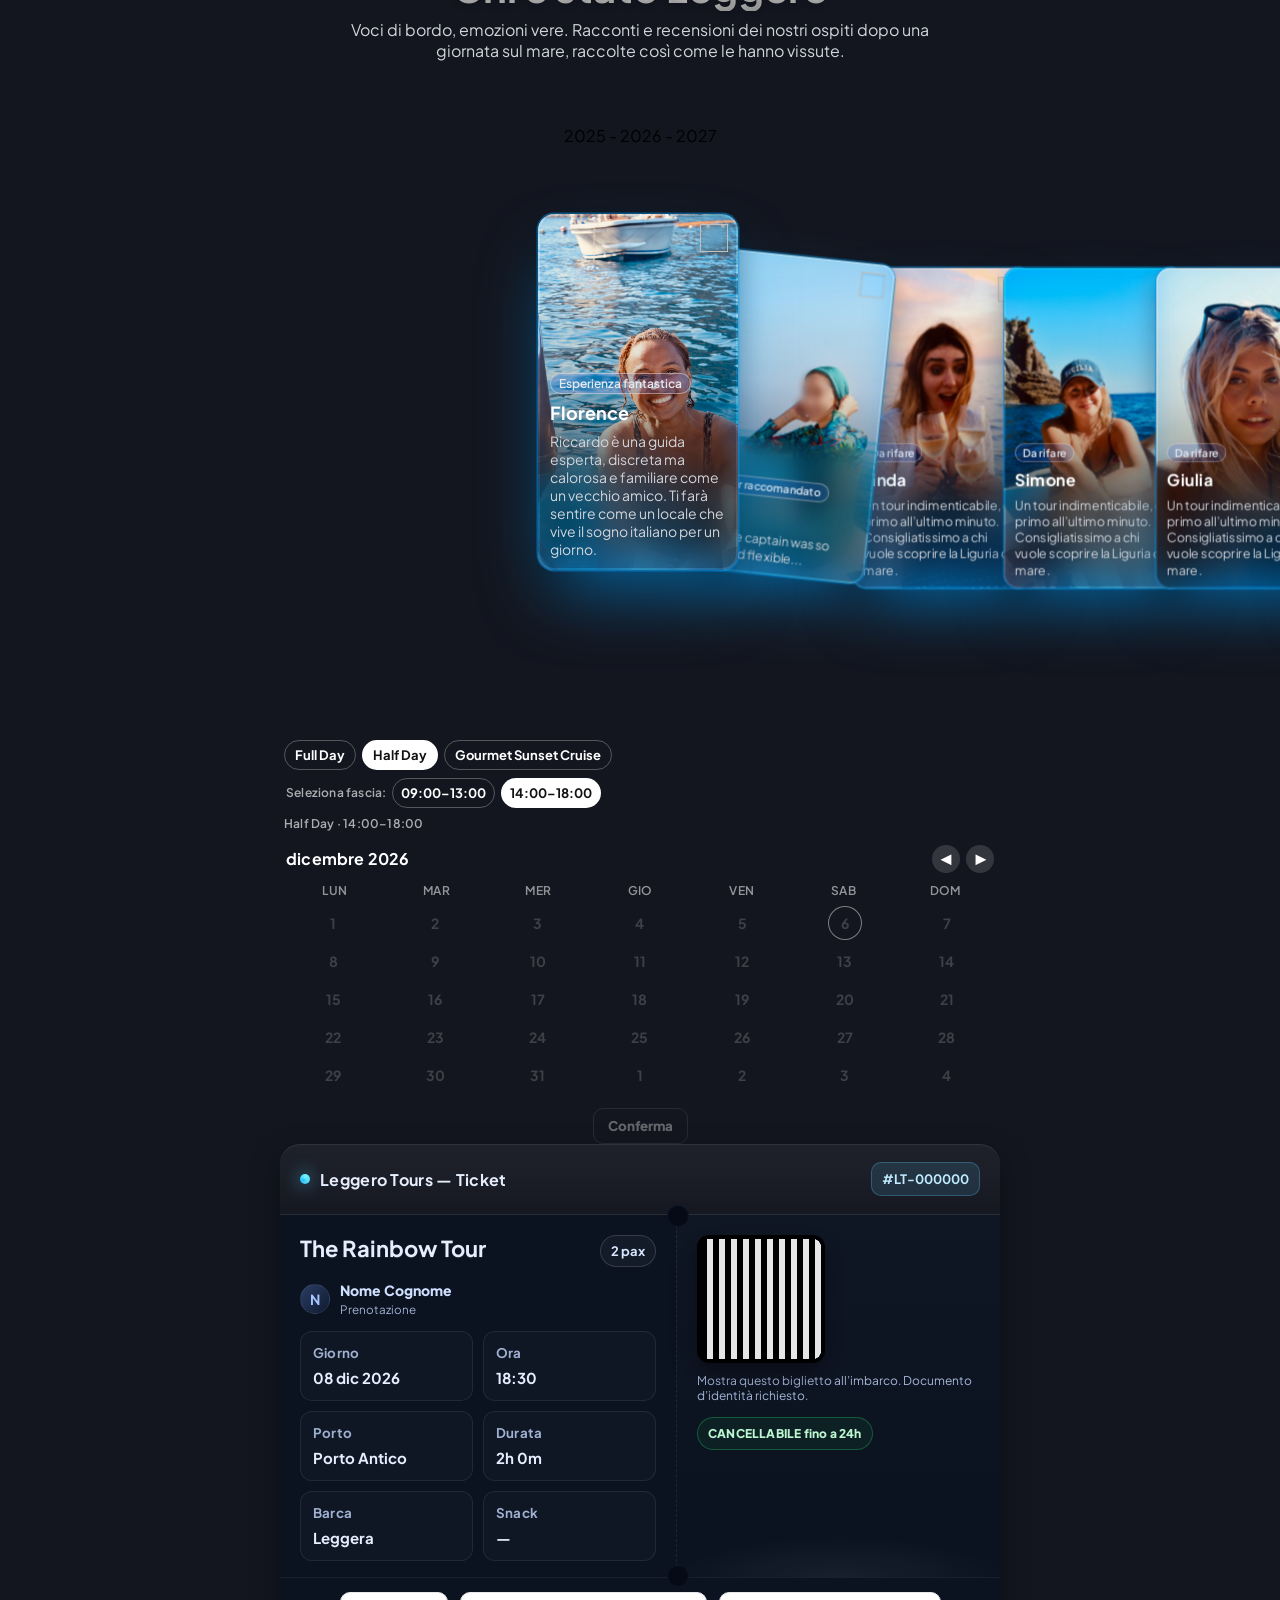
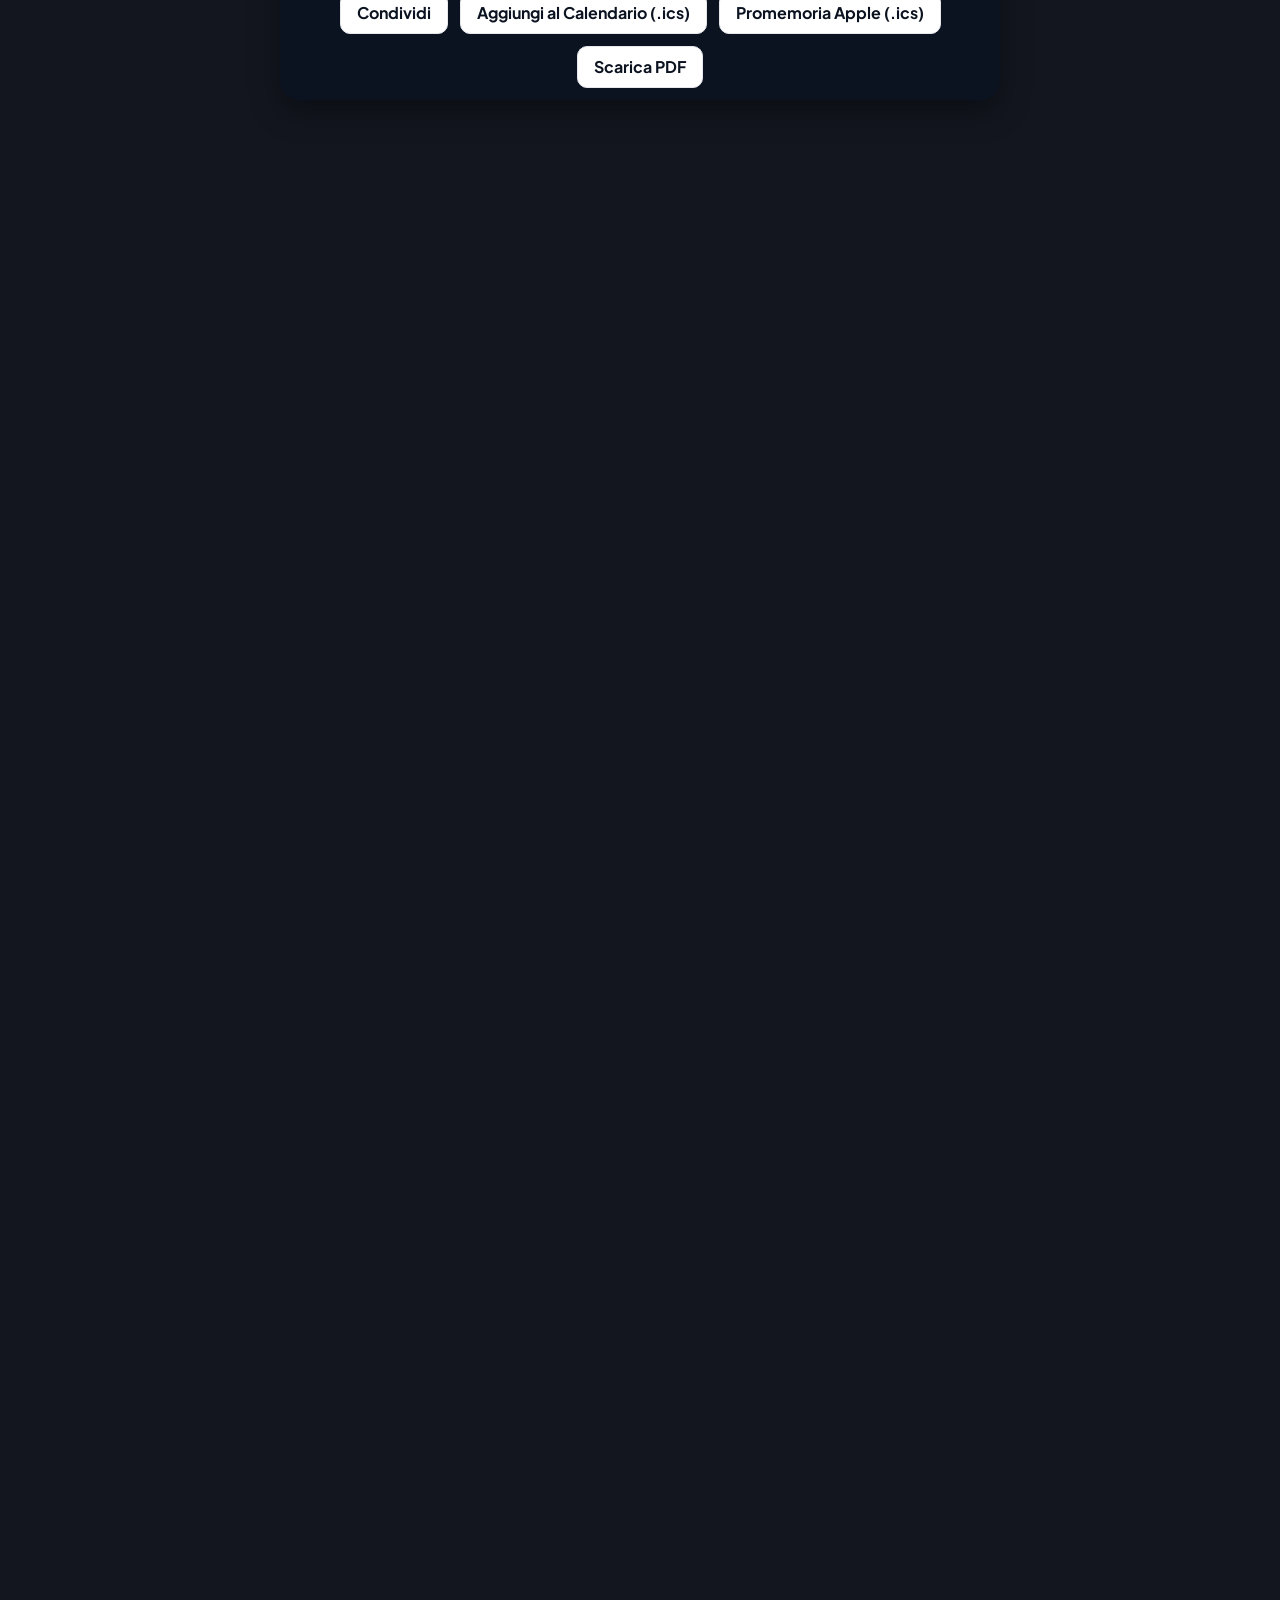
==== commit 9f9d28d7: "asdfd" ====
--- a/index.html
+++ b/index.html
@@ -37,7 +37,7 @@
   <!-- La gallery -->
 <img src="assets/images/knot.png" alt="" style="scale: .13; margin-top: -12rem; margin-bottom: -8rem;">
 <experiences-gallery></experiences-gallery>
-
+  <experiences-gallery-two></experiences-gallery-two>
 <!-- Perks List -->
 <my-title 
   title="Cosa è incluso?" 
@@ -66,22 +66,14 @@
 </my-list>
 
 <!-- REVIEWS -->
-<img src="assets/images/knot.png" alt="" style="scale: .13; margin-top: -3rem; margin-bottom: -8rem;">
 <section class="reviews-section">
-  <div class="background">
-    <div class="container">
-      <header class="reviews-header">
-        <h2 class="reviews-title">Chi è stato Leggero</h2>
-        <p class="reviews-subtitle">
-          Voci di bordo, emozioni vere. Racconti e recensioni dei nostri ospiti
-          dopo una giornata sul mare, raccolte così come le hanno vissute.
-        </p>
-      </header>
-    </div>
-  </div>
-    <ds-button class="reviews-cta" variant="with-icon-light" size="lg" full>
-    <span slot="text">Lascia la tua recensione</span>
-  </ds-button>
+  <img src="assets/images/knot.png" alt="" style="scale: .13; margin-top: -3rem; margin-bottom: -8rem;">
+    <my-title 
+      title="Chi è stato Leggero" 
+      subtitle="Voci di bordo, emozioni vere. Racconti e recensioni dei nostri ospiti
+              dopo una giornata sul mare, raccolte così come le hanno vissute.">
+    </my-title>
+    <p>2025 - 2026 - 2027</p>
 </section>
 
 
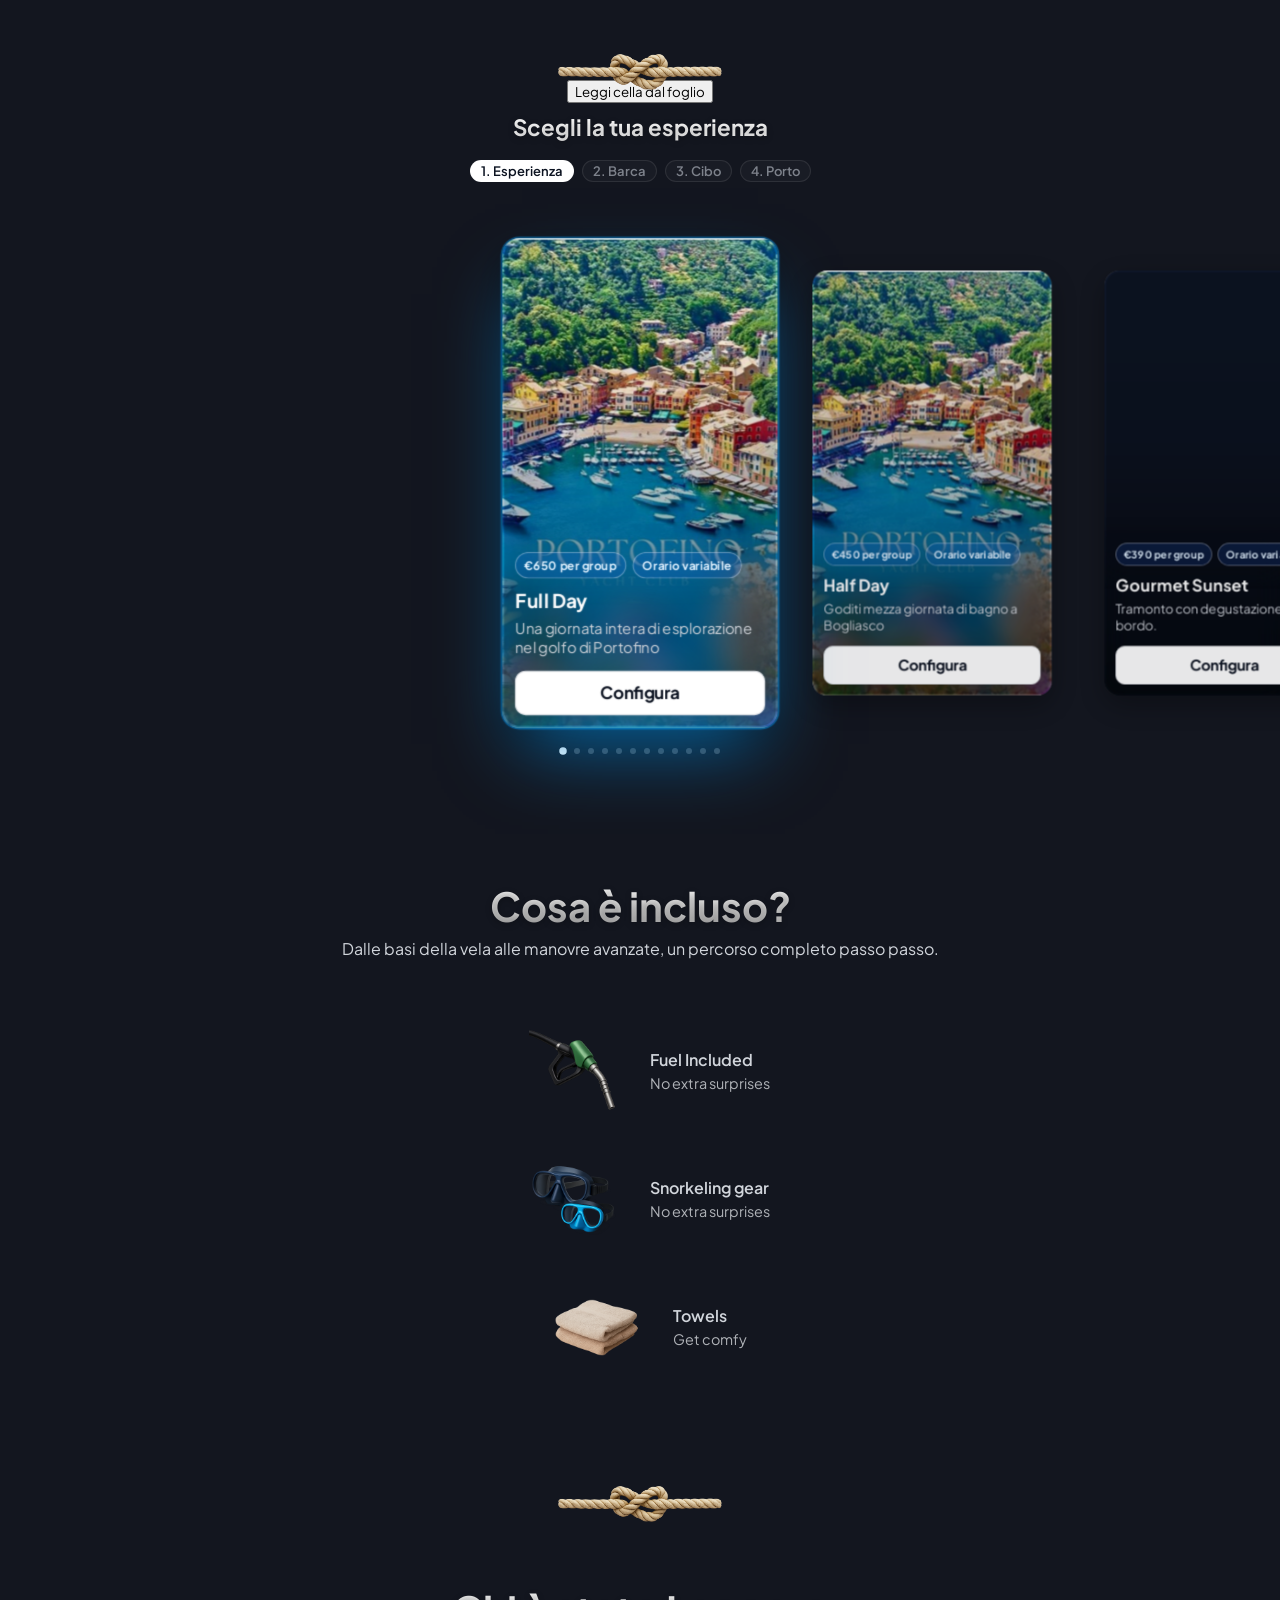
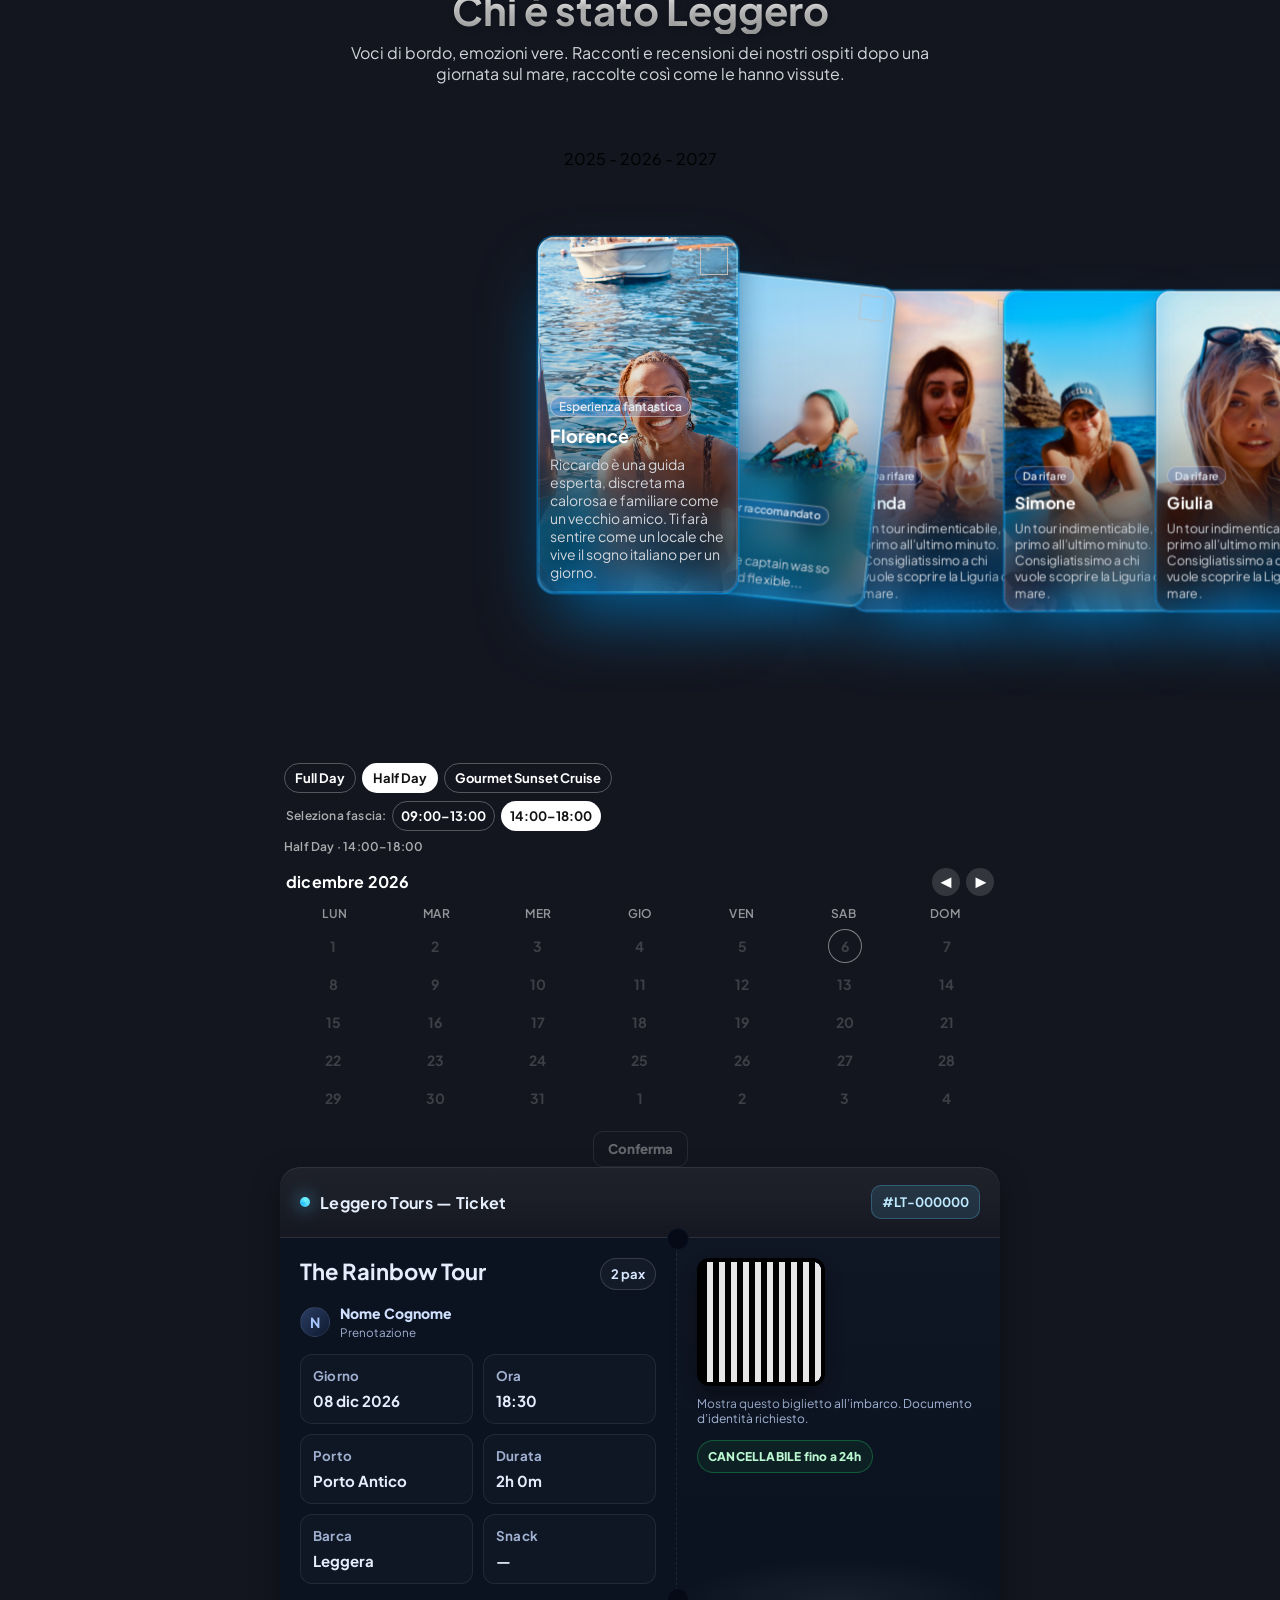
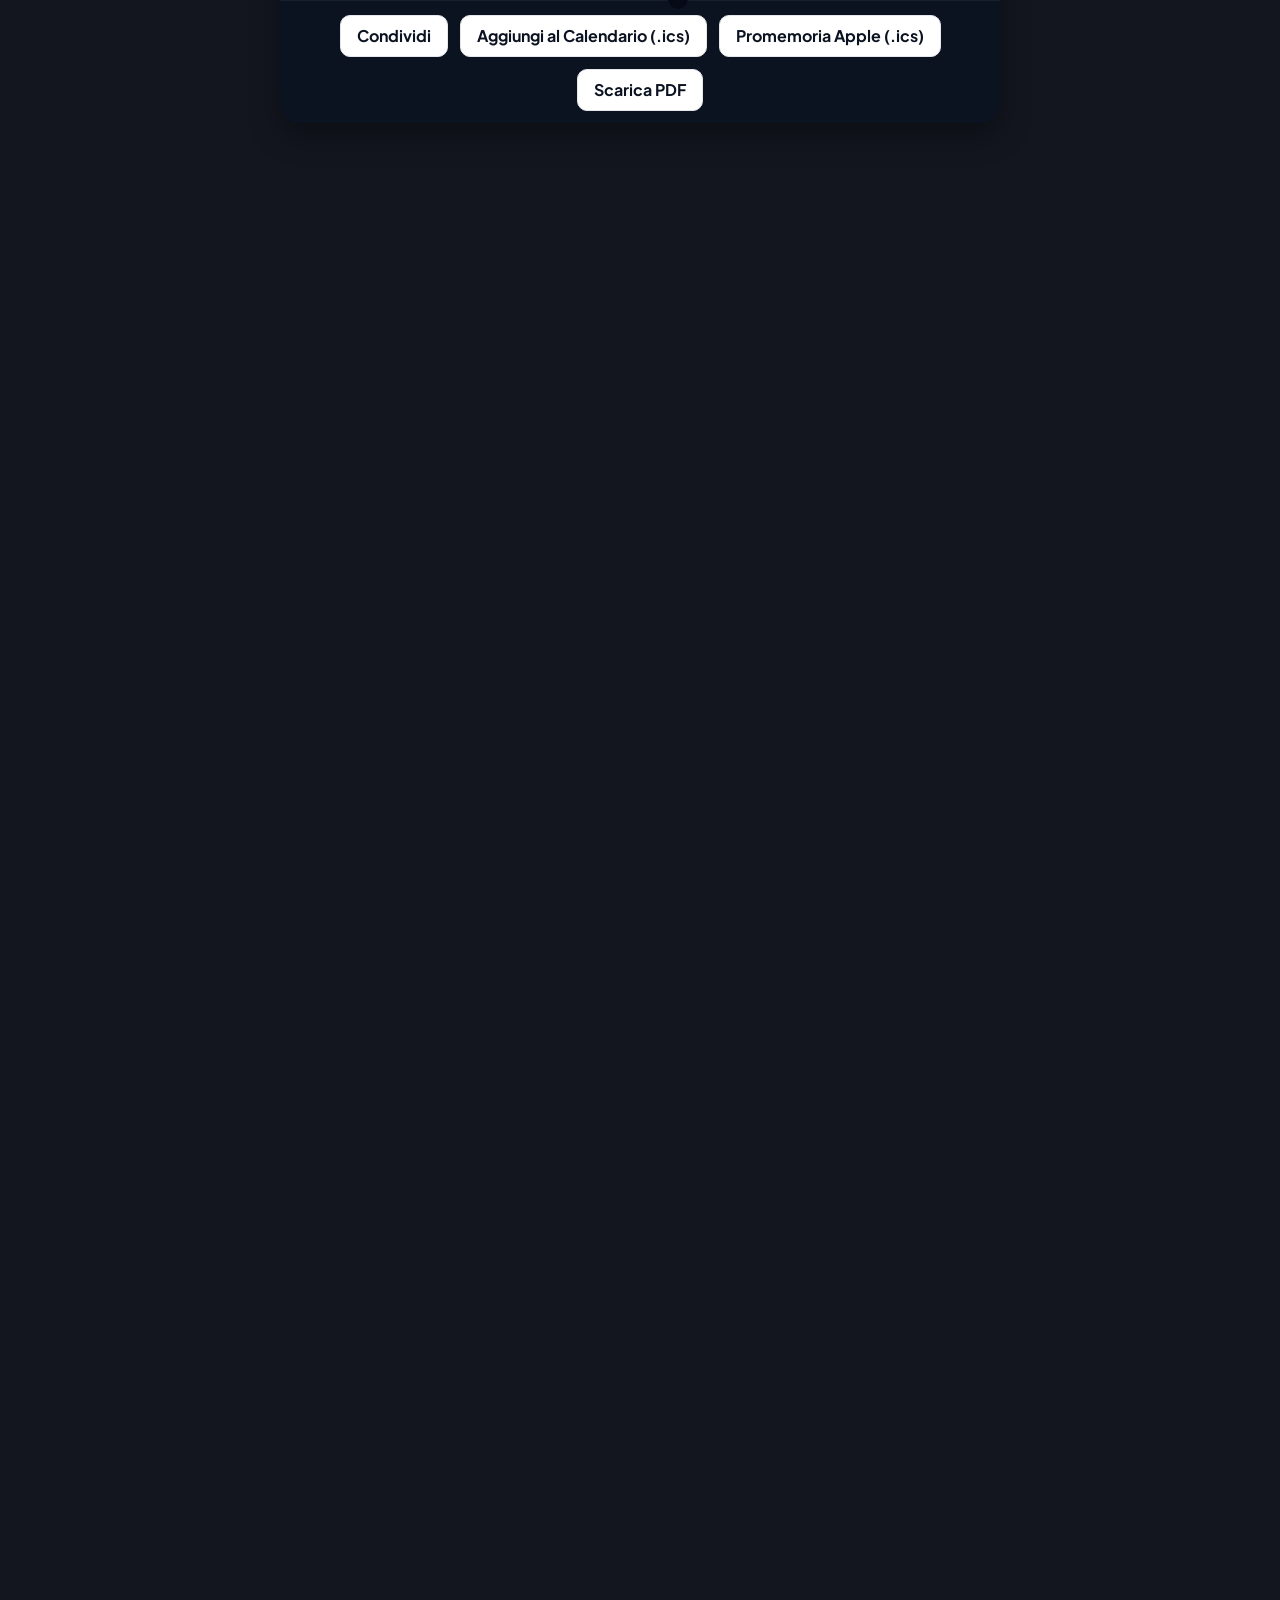
==== commit a28d7957: "asd" ====
--- a/index.html
+++ b/index.html
@@ -31,6 +31,8 @@
 <body>
 
 
+<button id="leggiCella">Leggi cella dal foglio</button>
+<div id="risultato"></div>
 
 
 
@@ -309,6 +311,29 @@
 
 </script>
 
+<script>
+  // URL del tuo Google Apps Script pubblicato
+  const sheetURL =
+    "https://script.google.com/macros/s/AKfycbwlBH9uELf8EOwMP5eqJoZZnsogMZgNbhxMU64LG2DhousYKDW3AkYMFmVMfH0pWlOHTw/exec";
+
+  // Quando l'utente clicca il pulsante
+  document.getElementById("leggiCella").addEventListener("click", async () => {
+    const cella = "D15"; // Cambia con la cella che vuoi leggere
+
+    try {
+      const res = await fetch(`${sheetURL}&cell=${cella}`);
+      const data = await res.json();
+
+      console.log(`📊 Valore della cella ${cella}:`, data.value);
+
+      // Se vuoi anche mostrarlo nella pagina:
+      const output = document.getElementById("risultato");
+      if (output) output.textContent = `Valore di ${cella}: ${data.value}`;
+    } catch (err) {
+      console.error("❌ Errore durante la lettura del foglio:", err);
+    }
+  });
+</script>
 
 </body>
 </html>
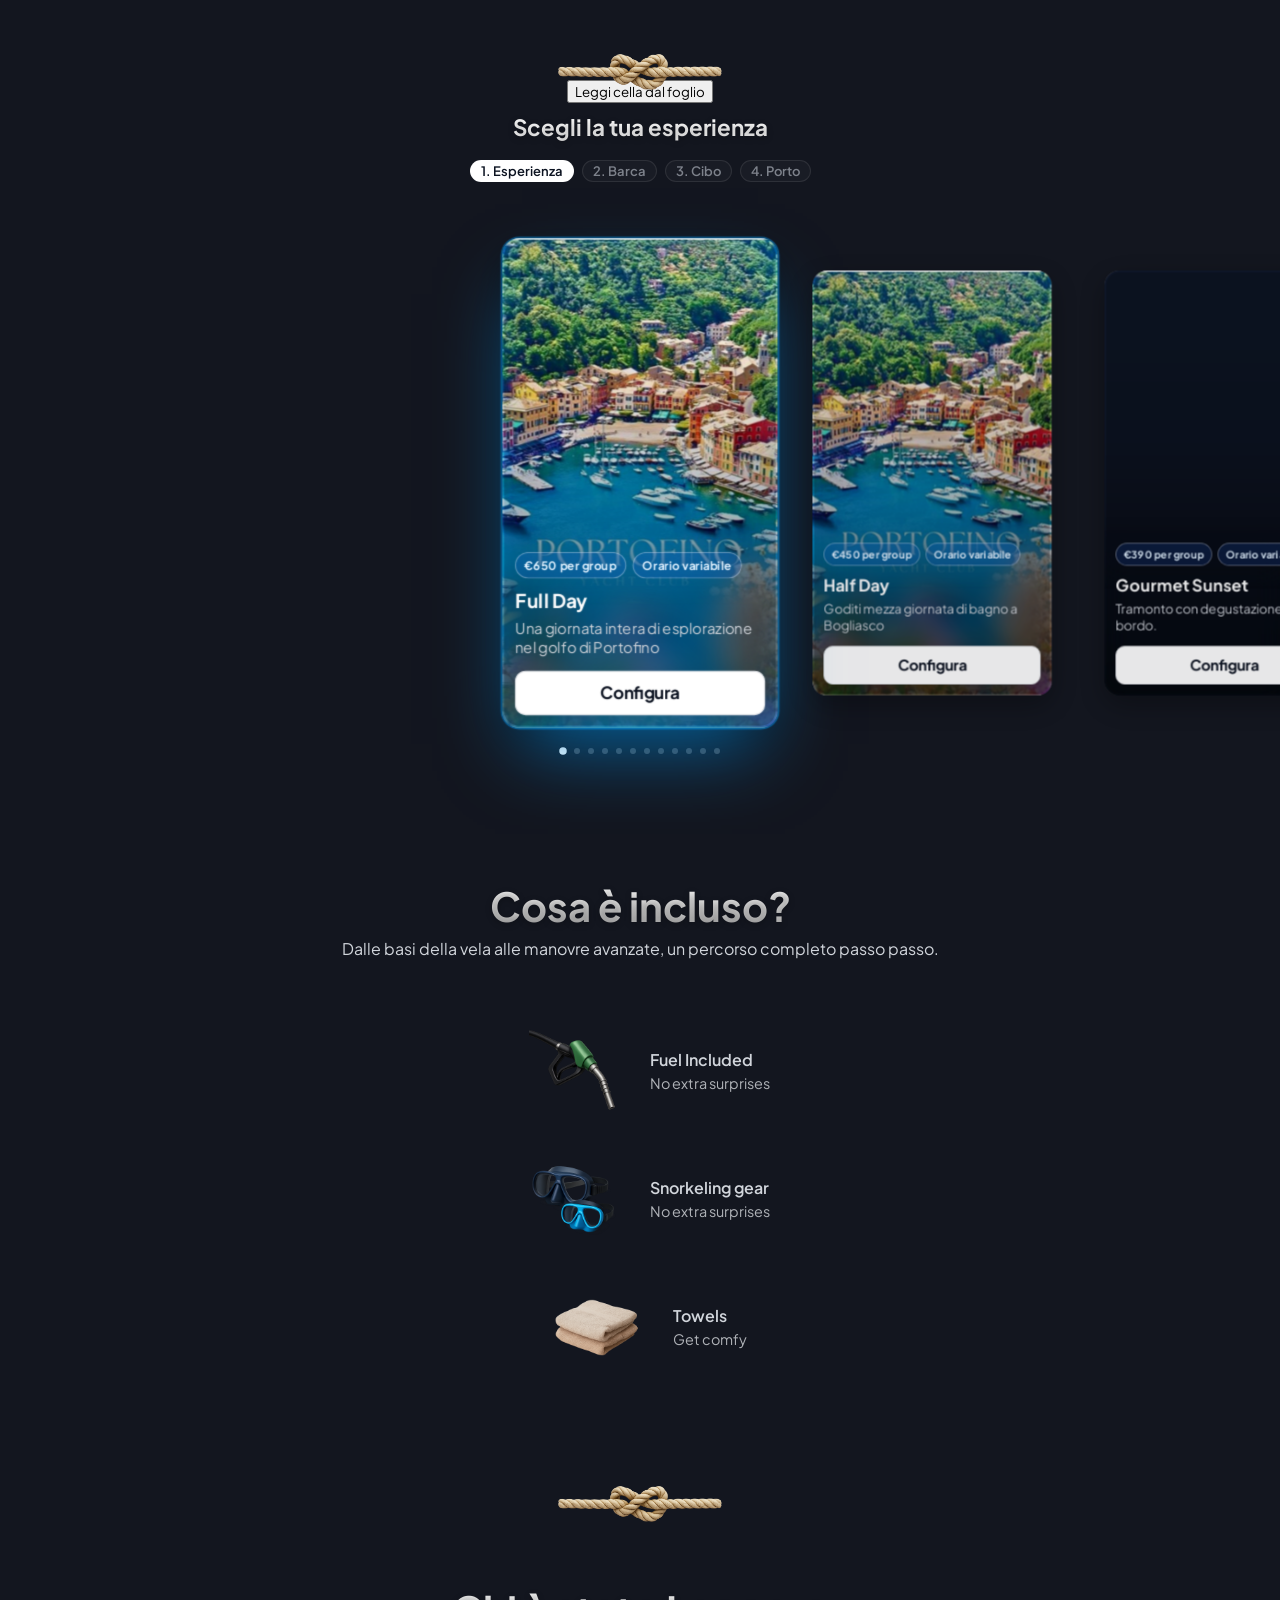
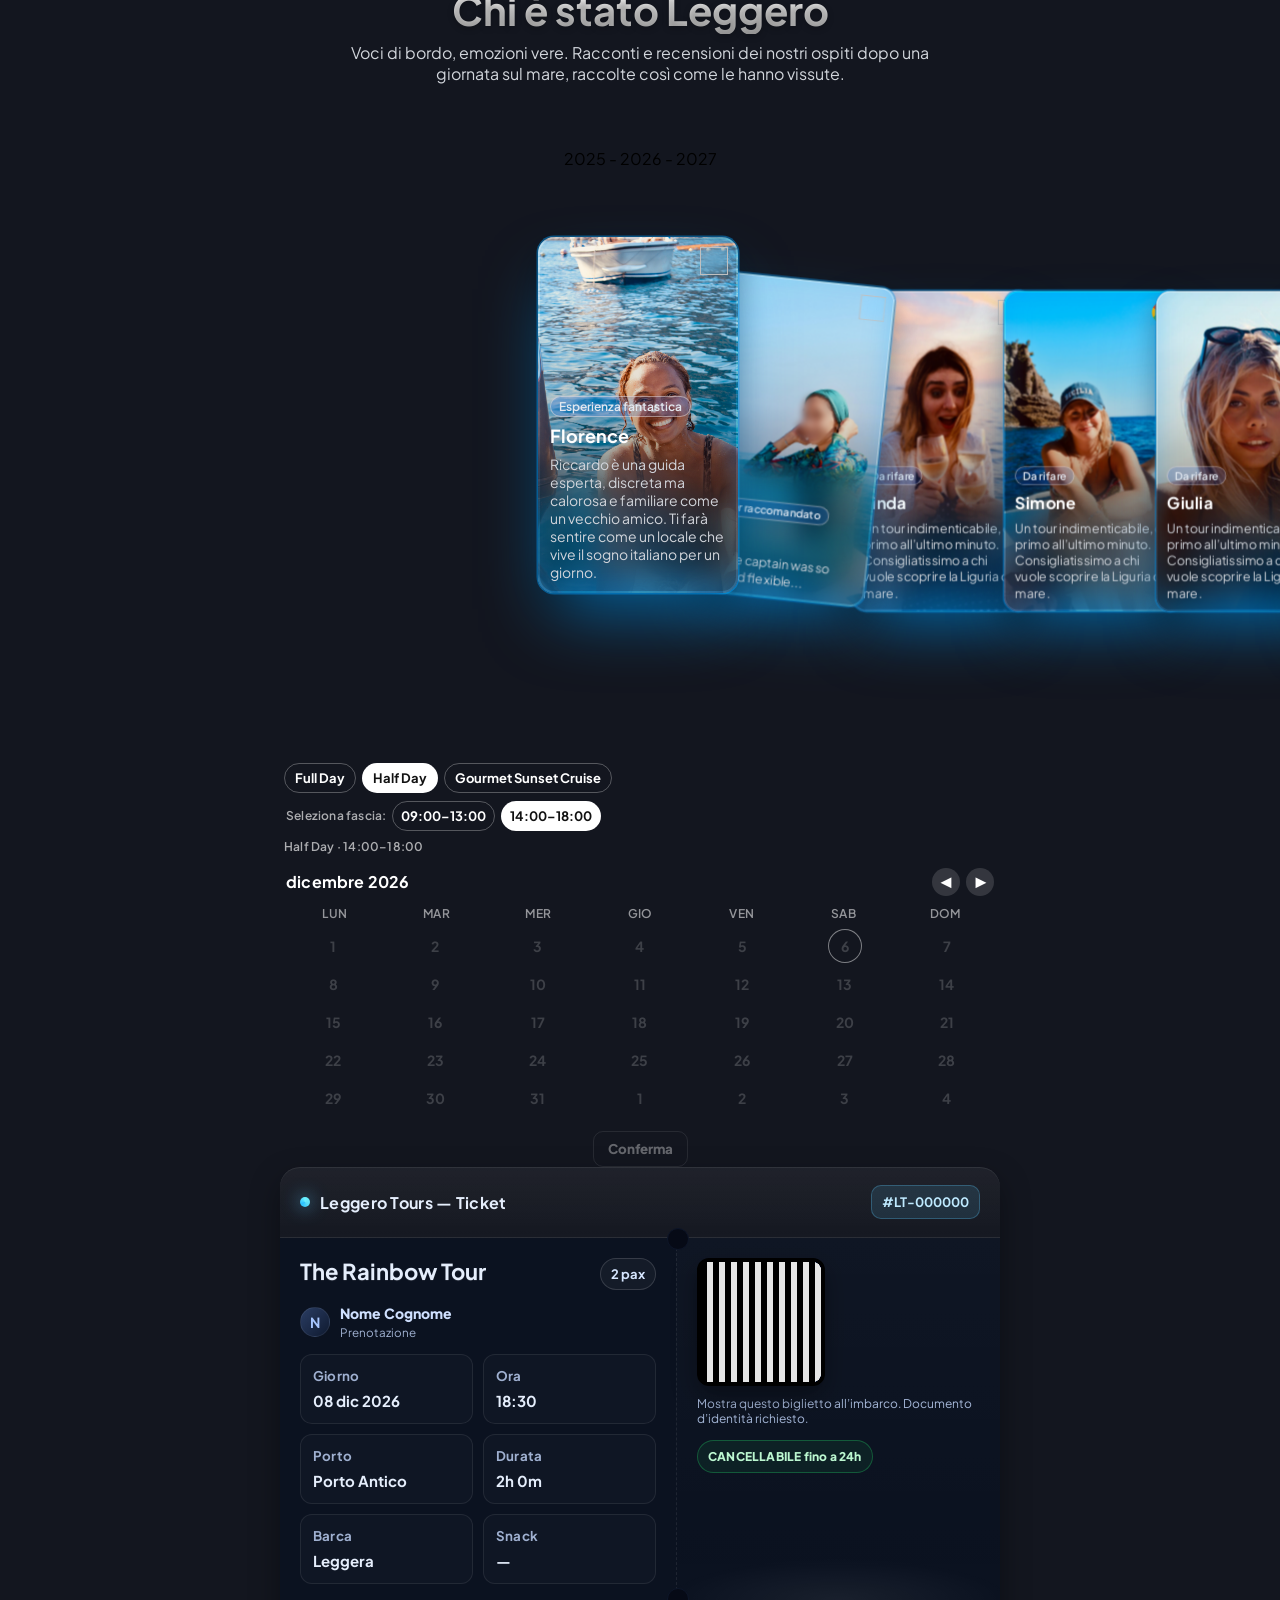
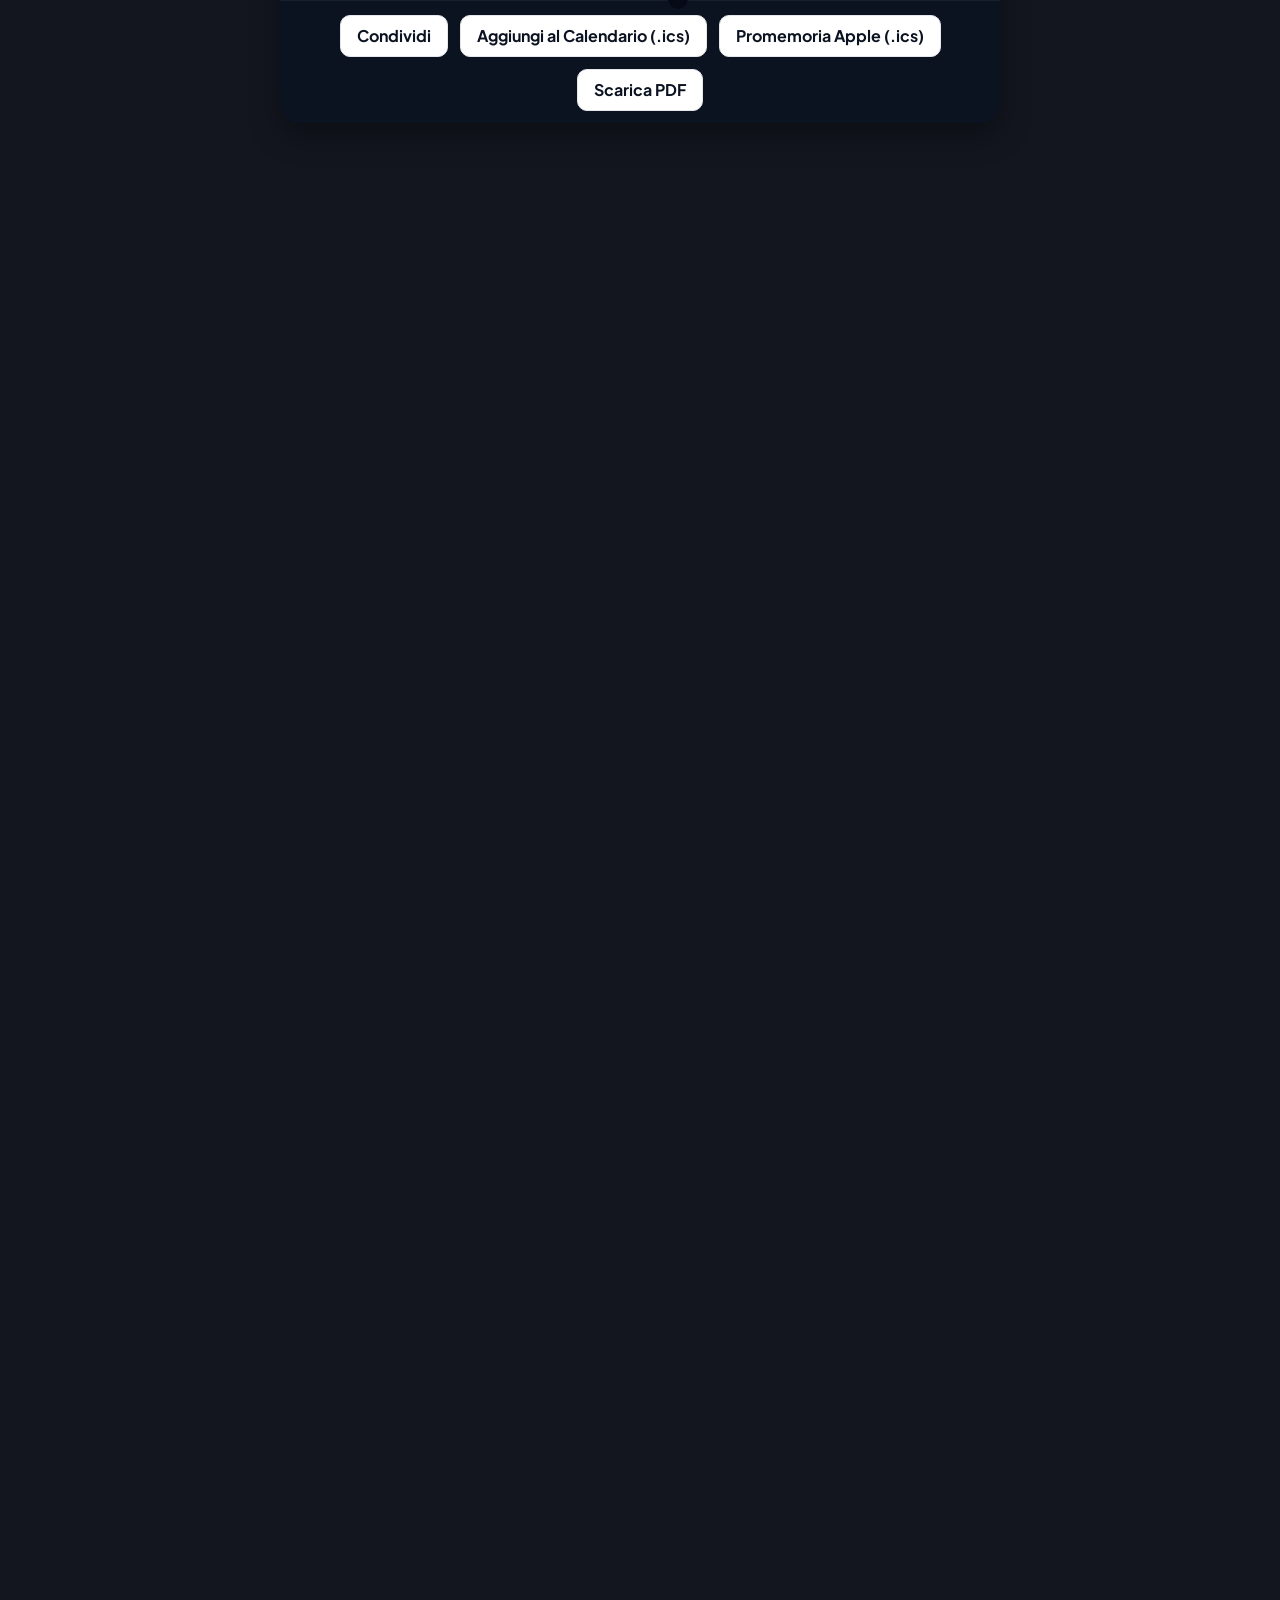
==== commit 6944cdc3: "asd" ====
--- a/index.html
+++ b/index.html
@@ -334,6 +334,6 @@
     }
   });
 </script>
-
+ 
 </body>
 </html>
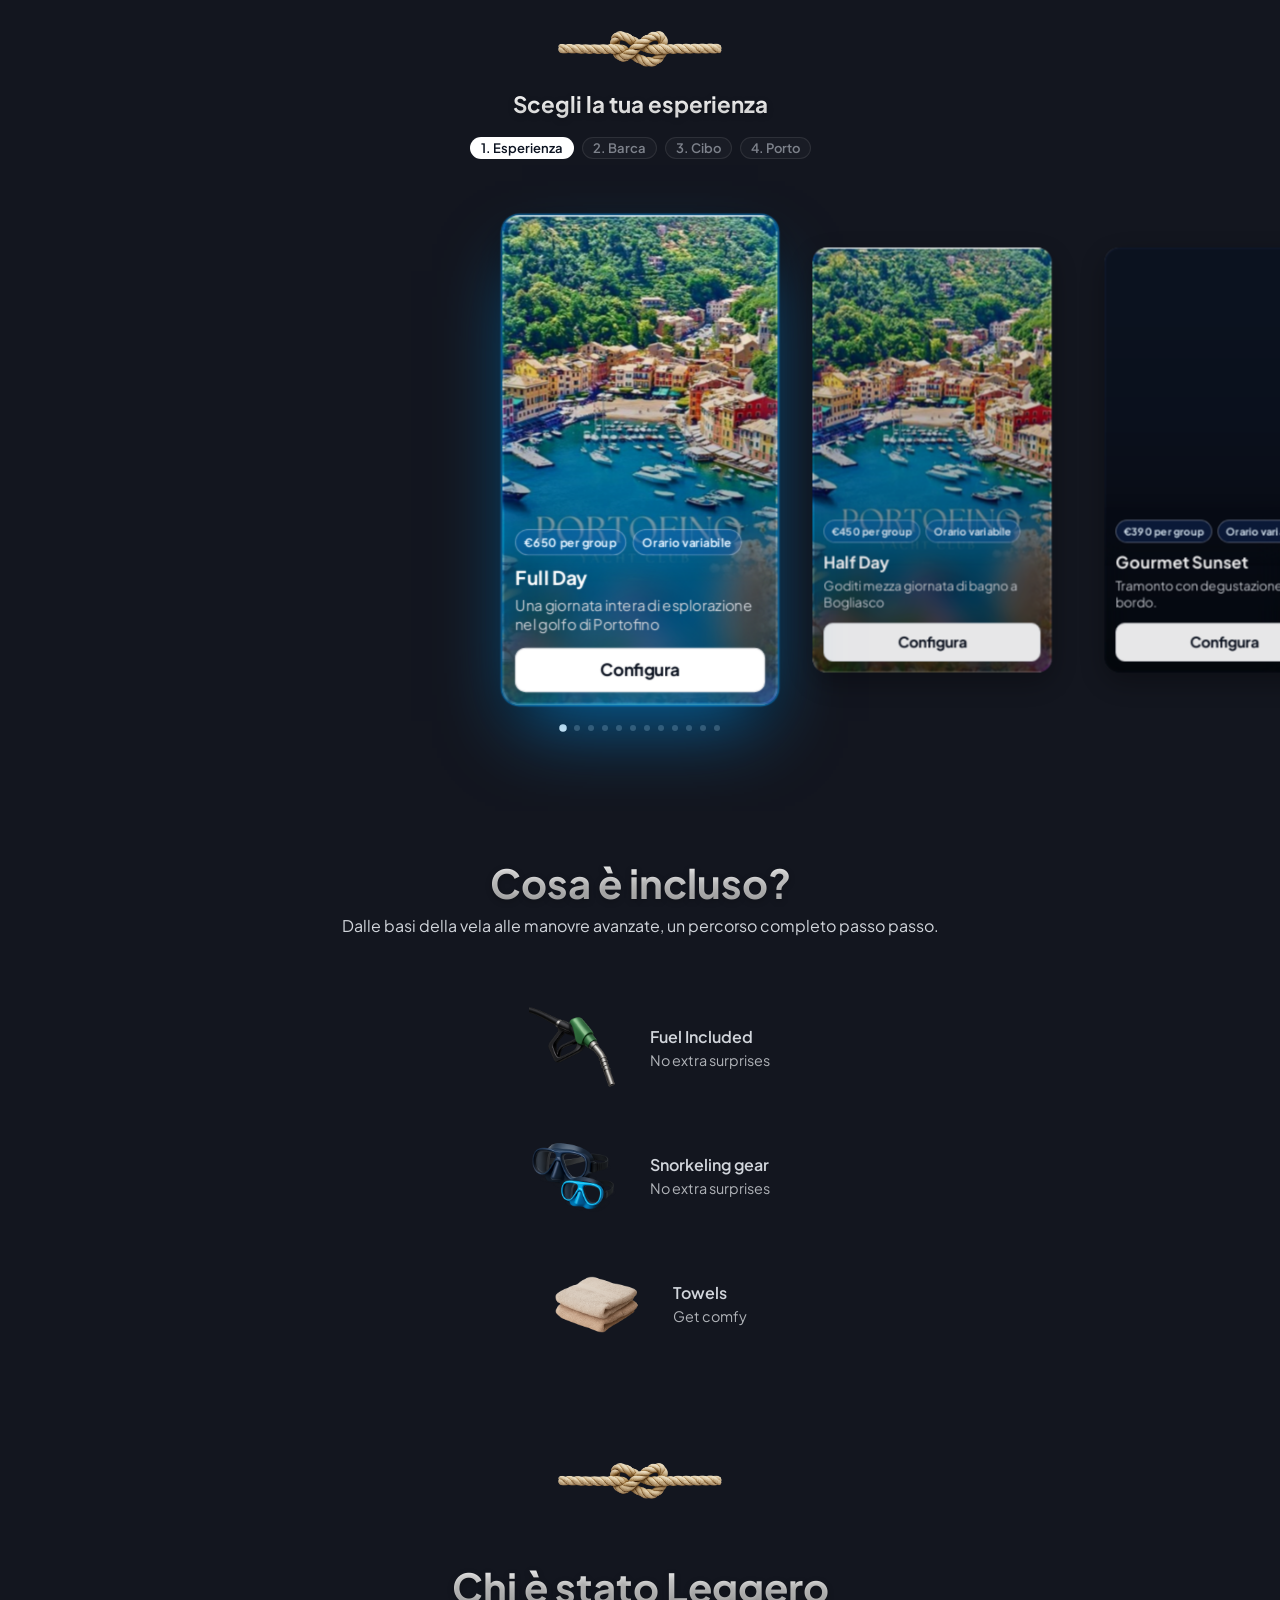
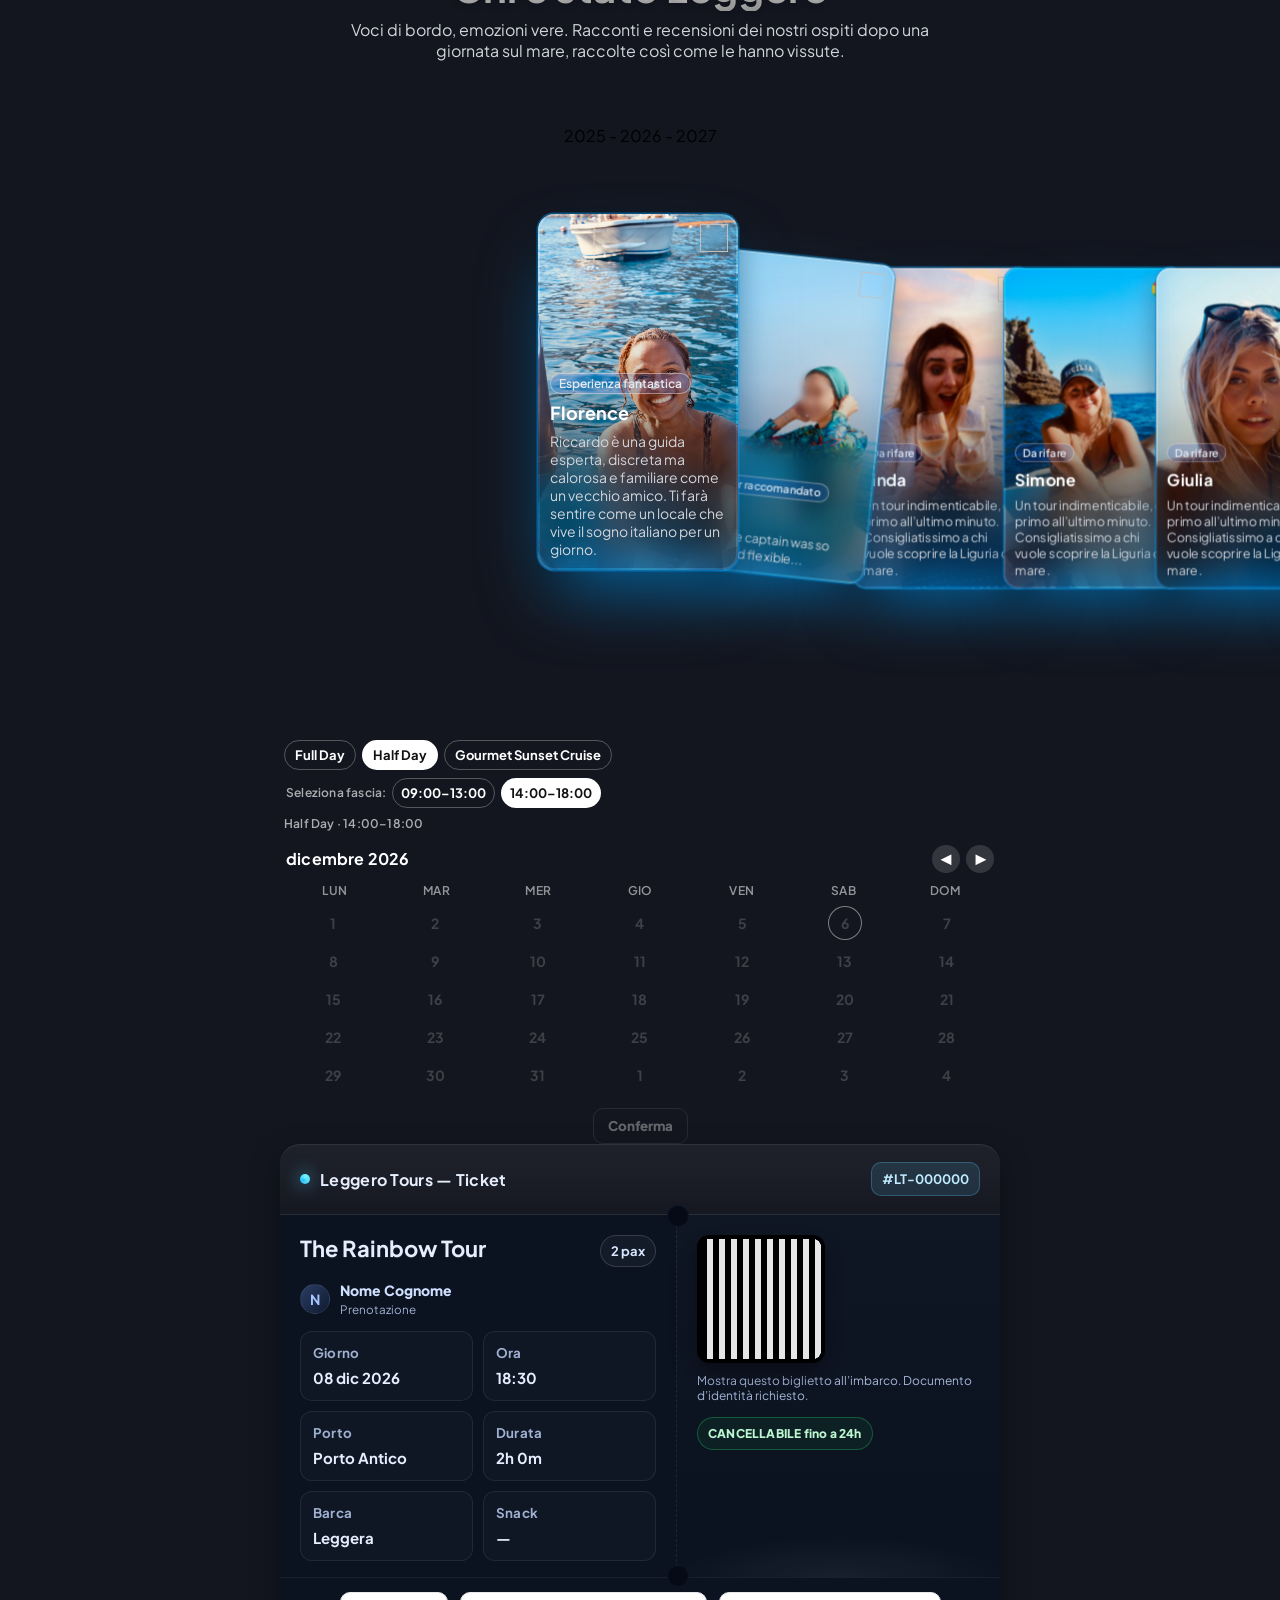
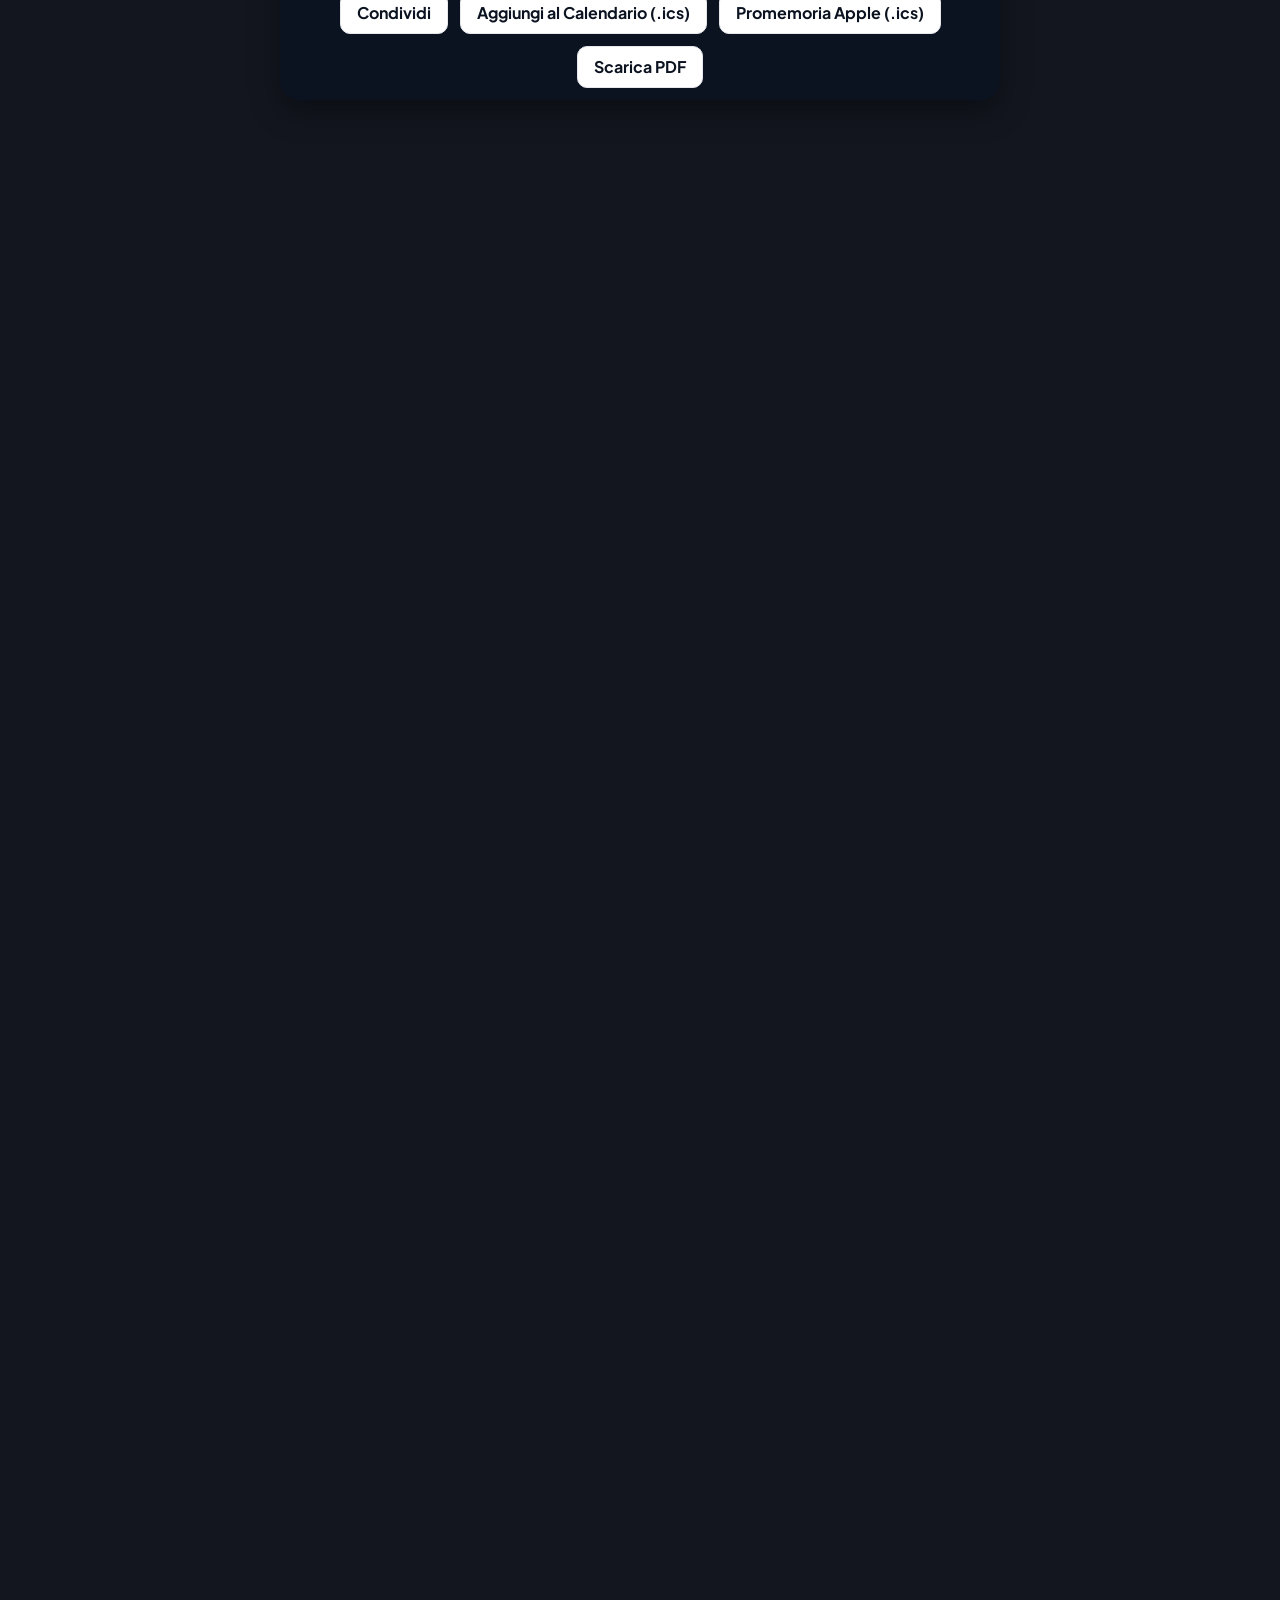
==== commit 495b7a72: "asd" ====
--- a/index.html
+++ b/index.html
@@ -31,8 +31,6 @@
 <body>
 
 
-<button id="leggiCella">Leggi cella dal foglio</button>
-<div id="risultato"></div>
 
 
 
@@ -311,29 +309,9 @@
 
 </script>
 
-<script>
-  // URL del tuo Google Apps Script pubblicato
-  const sheetURL =
-    "https://script.google.com/macros/s/AKfycbwlBH9uELf8EOwMP5eqJoZZnsogMZgNbhxMU64LG2DhousYKDW3AkYMFmVMfH0pWlOHTw/exec";
-
-  // Quando l'utente clicca il pulsante
-  document.getElementById("leggiCella").addEventListener("click", async () => {
-    const cella = "D15"; // Cambia con la cella che vuoi leggere
-
-    try {
-      const res = await fetch(`${sheetURL}&cell=${cella}`);
-      const data = await res.json();
-
-      console.log(`📊 Valore della cella ${cella}:`, data.value);
-
-      // Se vuoi anche mostrarlo nella pagina:
-      const output = document.getElementById("risultato");
-      if (output) output.textContent = `Valore di ${cella}: ${data.value}`;
-    } catch (err) {
-      console.error("❌ Errore durante la lettura del foglio:", err);
-    }
-  });
-</script>
+
+
+
  
 </body>
 </html>
